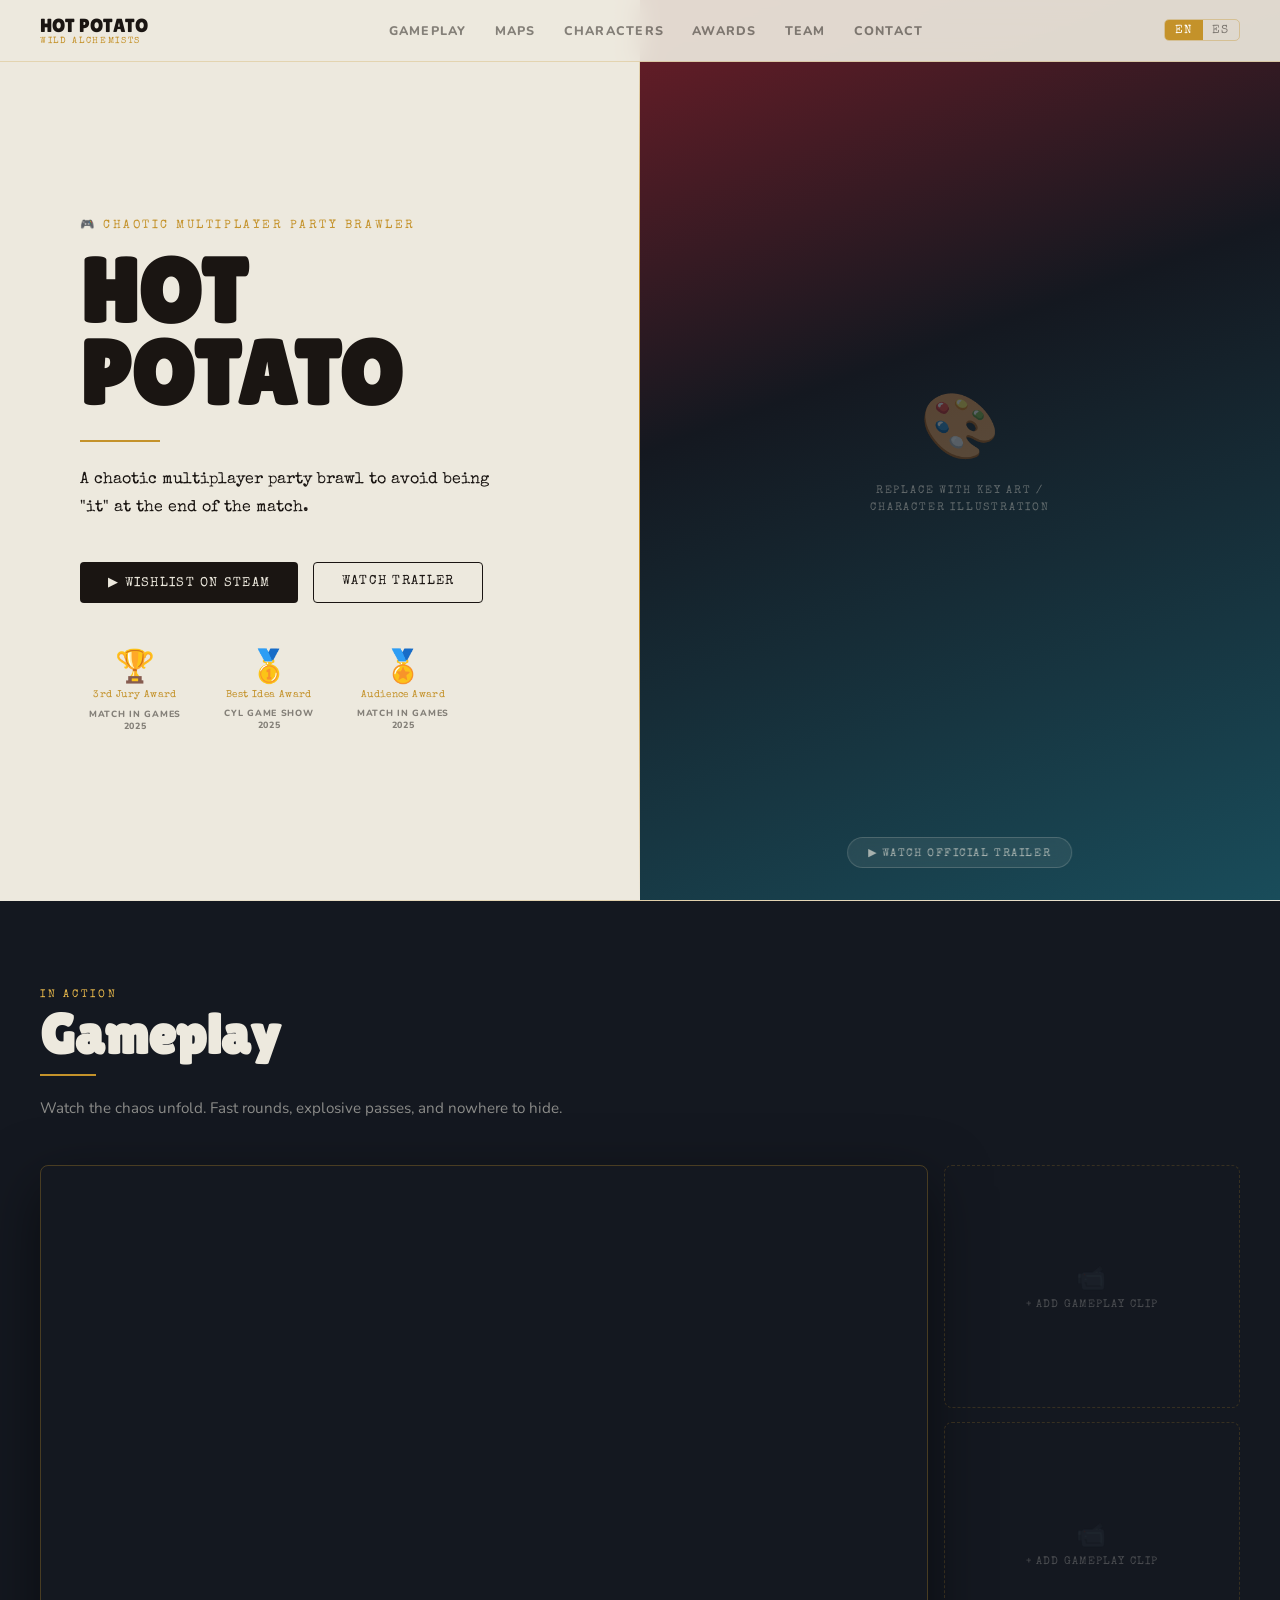
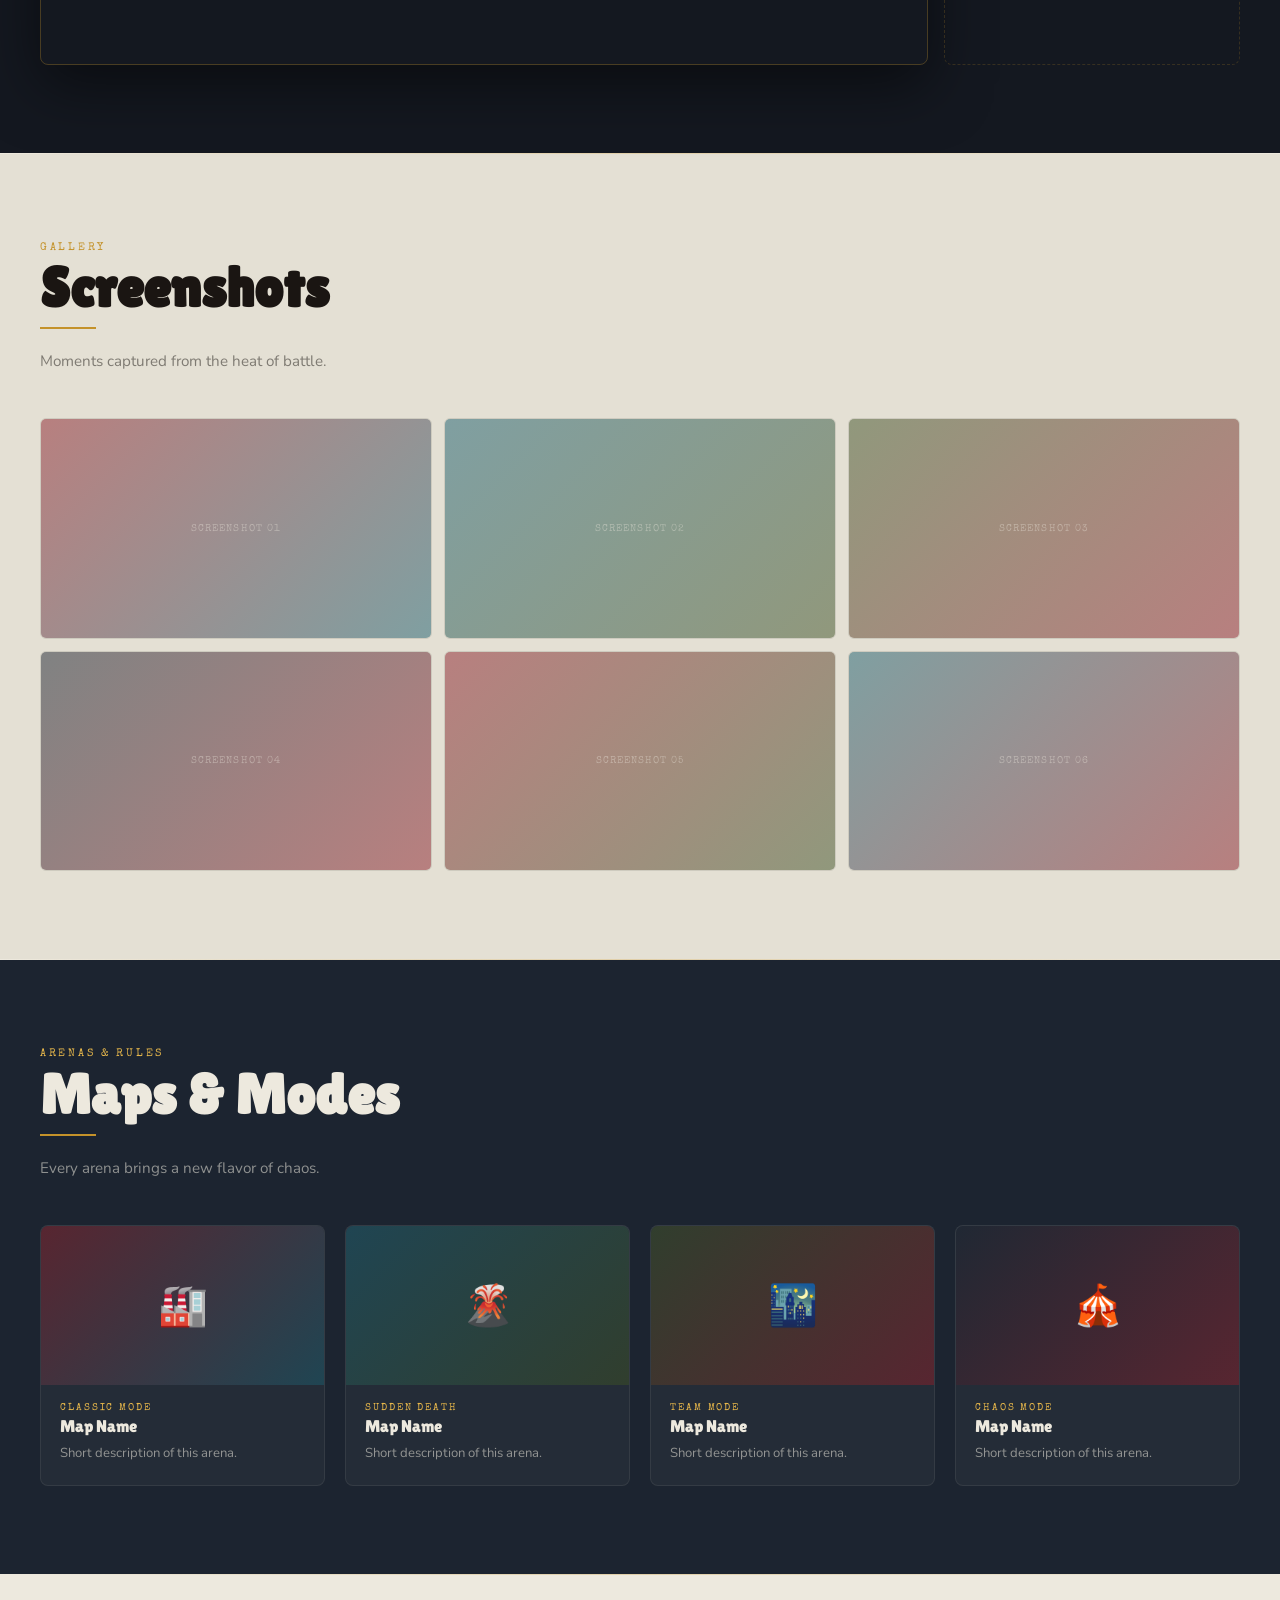
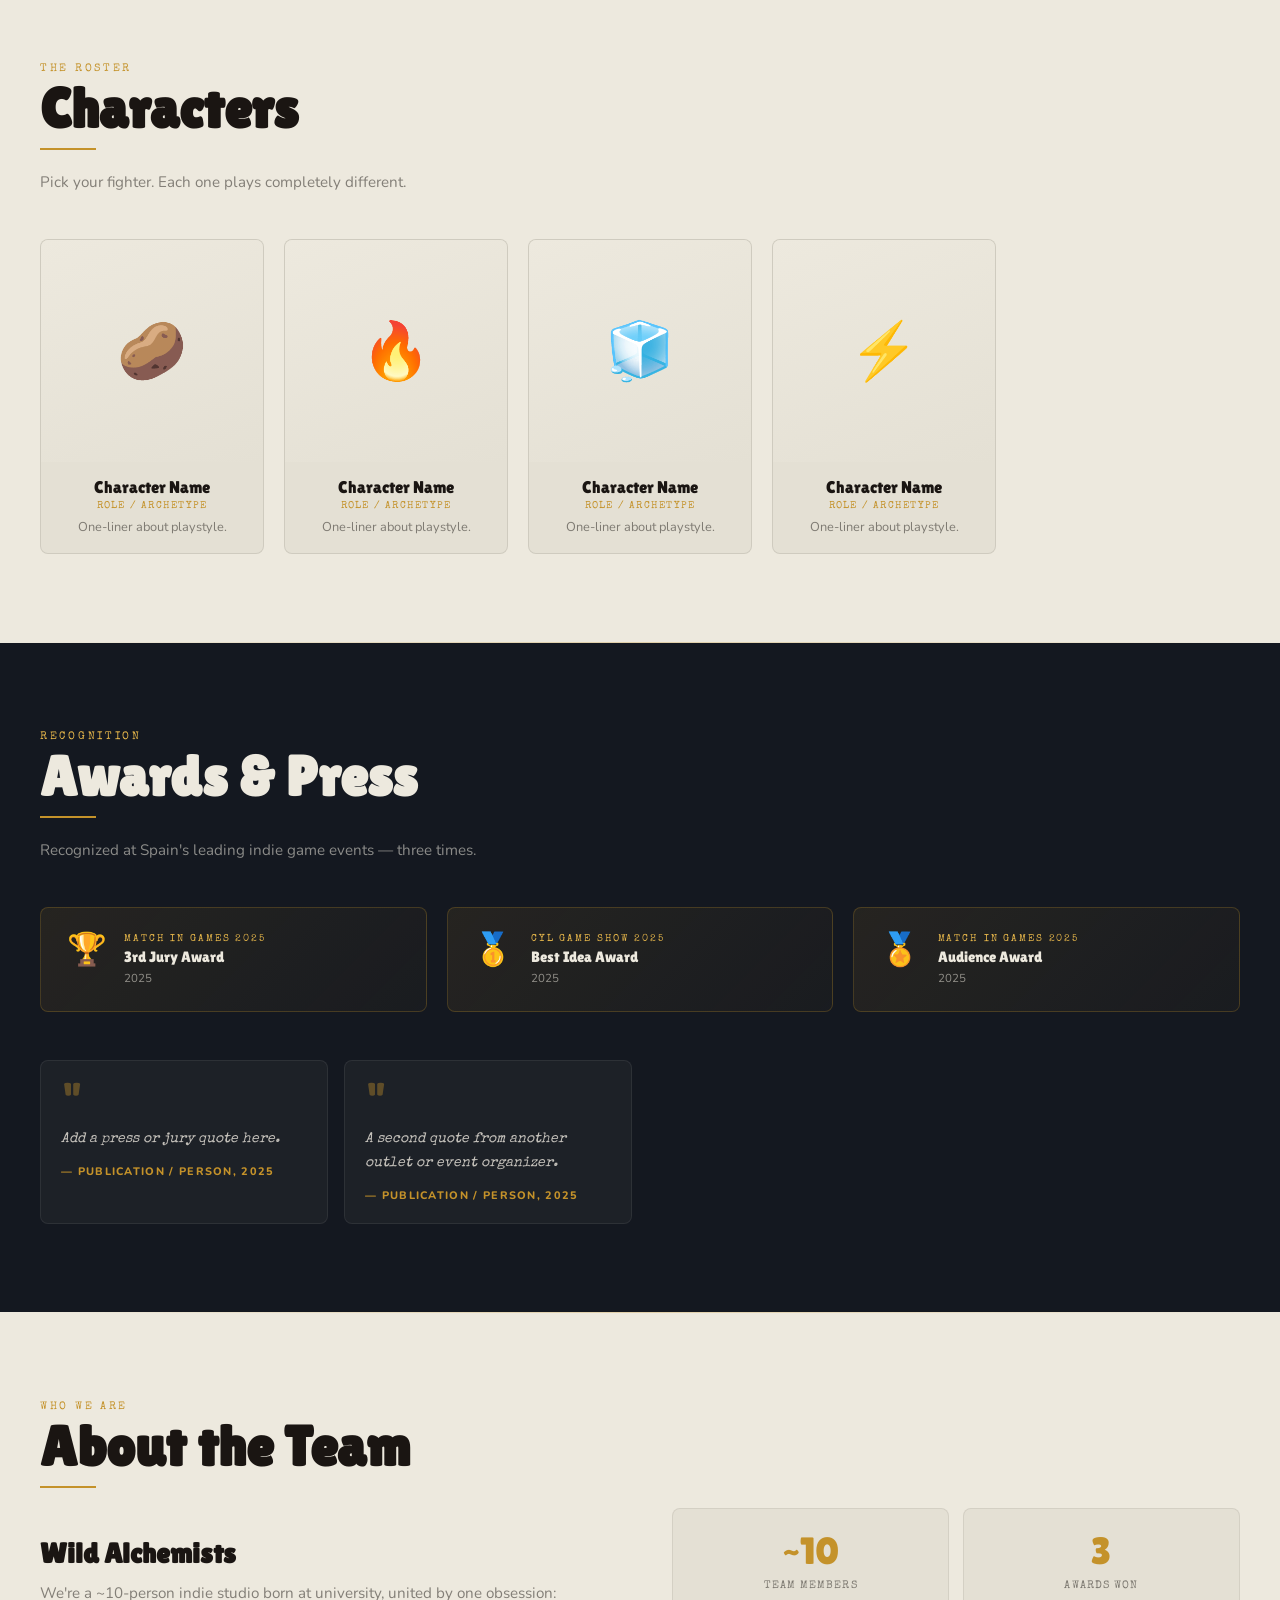
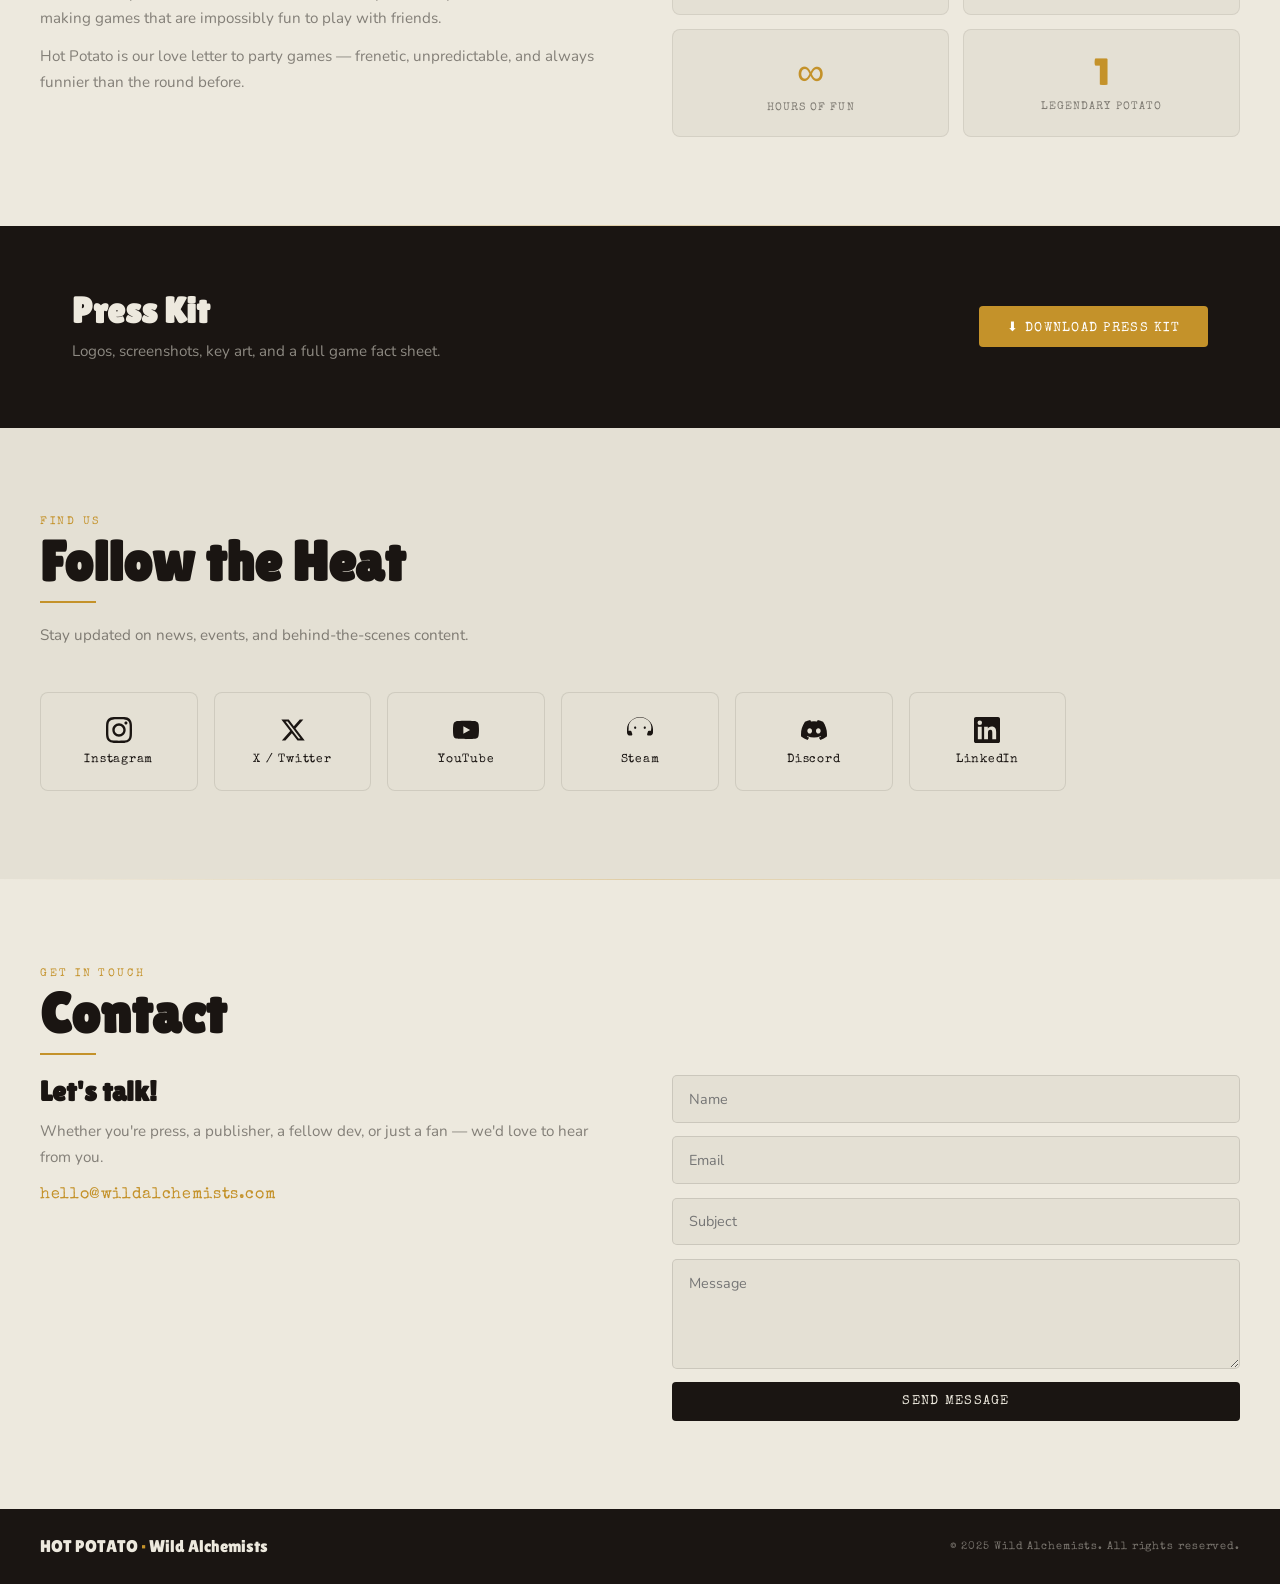
==== index.html @ efbde641 "first hot pottao website upload" ====
<!DOCTYPE html>
<html lang="en">
<head>
  <meta charset="UTF-8">
  <meta name="viewport" content="width=device-width, initial-scale=1.0">
  <title>Hot Potato — Party Brawler</title>
  <link href="https://fonts.googleapis.com/css2?family=Lilita+One&family=Special+Elite&family=Nunito:ital,wght@0,400;0,600;0,800;1,400&display=swap" rel="stylesheet">
  <style>
    :root{
      --cream:#EDE9DE;--cream2:#E4E0D4;--ink:#1A1512;
      --gold:#C4922A;--gold2:#E8B84B;
      --crimson:#8B1F2A;--teal:#1B5E6E;--olive:#3D5024;
      --dark:#141820;--dark2:#1C2430;
      --muted:rgba(26,21,18,0.5);--muted-lt:rgba(237,233,222,0.55);
    }
    *{margin:0;padding:0;box-sizing:border-box;}
    html{scroll-behavior:smooth;}
    body{background:var(--cream);color:var(--ink);font-family:'Nunito',sans-serif;overflow-x:hidden;}

    /* NAV */
    nav{position:fixed;top:0;left:0;right:0;z-index:100;display:flex;align-items:center;justify-content:space-between;padding:.9rem 2.5rem;background:rgba(237,233,222,.92);backdrop-filter:blur(12px);border-bottom:1px solid rgba(196,146,42,.25);}
    .nav-logo{text-decoration:none;}
    .nav-logo-text{font-family:'Lilita One',sans-serif;font-size:1.2rem;color:var(--ink);}
    .nav-logo-sub{font-family:'Special Elite',sans-serif;font-size:.58rem;letter-spacing:.18em;text-transform:uppercase;color:var(--gold);}
    .nav-links{display:flex;gap:1.75rem;list-style:none;}
    .nav-links a{color:var(--muted);text-decoration:none;font-size:.78rem;font-weight:800;letter-spacing:.1em;text-transform:uppercase;transition:color .2s;}
    .nav-links a:hover{color:var(--gold);}
    .lang-toggle{display:flex;border:1px solid rgba(196,146,42,.35);border-radius:5px;overflow:hidden;}
    .lang-btn{background:none;border:none;color:var(--muted);font-family:'Special Elite',sans-serif;font-size:.72rem;letter-spacing:.1em;padding:.28rem .6rem;cursor:pointer;transition:all .2s;}
    .lang-btn.active{background:var(--gold);color:white;}

    /* HERO */
    #hero{min-height:100vh;display:grid;grid-template-columns:1fr 1fr;}
    .hero-left{display:flex;flex-direction:column;justify-content:center;padding:8rem 4rem 5rem 5rem;background:var(--cream);position:relative;}
    .hero-left::after{content:'';position:absolute;top:0;right:0;bottom:0;width:1px;background:linear-gradient(to bottom,transparent,var(--gold) 30%,var(--gold) 70%,transparent);}
    .hero-eyebrow{font-family:'Special Elite',sans-serif;font-size:.72rem;letter-spacing:.22em;text-transform:uppercase;color:var(--gold);margin-bottom:1.25rem;animation:fadeUp .5s ease both;}
    .hero-title-wrap{position:relative;display:inline-block;margin-bottom:1.5rem;}
    .hero-title{font-family:'Lilita One',sans-serif;font-size:clamp(3.5rem,7vw,6.5rem);line-height:.92;color:var(--ink);animation:fadeUp .6s .1s ease both;cursor:default;user-select:none;}
    #title-click-hint{font-family:'Special Elite',sans-serif;font-size:.58rem;letter-spacing:.14em;text-transform:uppercase;color:rgba(196,146,42,0);position:absolute;bottom:-1.5rem;left:0;transition:color .3s;white-space:nowrap;}
    .hero-title.pulse{animation:titlePulse .2s ease;}
    @keyframes titlePulse{0%{transform:scale(1);}50%{transform:scale(1.03);}100%{transform:scale(1);}}
    .gold-bar{width:5rem;height:2px;background:var(--gold);margin-bottom:1.5rem;animation:fadeUp .6s .15s ease both;}
    .hero-tagline{font-family:'Special Elite',sans-serif;font-size:clamp(.88rem,1.3vw,1rem);line-height:1.75;color:var(--ink);max-width:420px;margin-bottom:2.5rem;animation:fadeUp .6s .2s ease both;}
    .hero-ctas{display:flex;gap:.9rem;flex-wrap:wrap;animation:fadeUp .6s .3s ease both;}
    .hero-awards{display:flex;gap:1.5rem;flex-wrap:wrap;margin-top:3rem;animation:fadeUp .6s .4s ease both;}
    .award-laurel{display:flex;flex-direction:column;align-items:center;text-align:center;gap:.35rem;max-width:110px;}
    .laurel-icon{font-size:2rem;line-height:1;}
    .laurel-text{font-family:'Special Elite',sans-serif;font-size:.6rem;line-height:1.35;letter-spacing:.04em;color:var(--gold);}
    .laurel-event{font-size:.56rem;color:var(--muted);font-weight:800;text-transform:uppercase;letter-spacing:.08em;}
    .hero-right{position:relative;overflow:hidden;background:var(--dark);min-height:50vh;background-size:cover;background-position:center;}
    .hero-art-bg{position:absolute;inset:0;background:linear-gradient(160deg,var(--crimson) 0%,var(--dark) 40%,var(--teal) 100%);opacity:.75;transition:opacity .4s;}
    .hero-right.has-image .hero-art-bg{opacity:.12;}
    .hero-art-label{position:absolute;inset:0;display:flex;flex-direction:column;align-items:center;justify-content:center;gap:.75rem;transition:opacity .3s;}
    .hero-right.has-image .hero-art-label{opacity:0;pointer-events:none;}
    .hero-art-emoji{font-size:4rem;opacity:.3;}
    .hero-art-note{font-family:'Special Elite',sans-serif;font-size:.7rem;letter-spacing:.16em;text-transform:uppercase;color:rgba(237,233,222,.35);text-align:center;max-width:220px;line-height:1.5;}
    .trailer-pill{position:absolute;bottom:2rem;left:50%;transform:translateX(-50%);background:rgba(237,233,222,.08);border:1px solid rgba(237,233,222,.18);backdrop-filter:blur(8px);border-radius:100px;padding:.5rem 1.25rem;font-family:'Special Elite',sans-serif;font-size:.7rem;letter-spacing:.14em;text-transform:uppercase;color:rgba(237,233,222,.65);text-decoration:none;white-space:nowrap;transition:border-color .2s,color .2s;}
    .trailer-pill:hover{border-color:var(--gold);color:var(--gold2);}

    /* BUTTONS */
    .btn-primary{background:var(--ink);color:var(--cream);border:none;padding:.8rem 1.75rem;font-family:'Special Elite',sans-serif;font-size:.8rem;letter-spacing:.1em;text-transform:uppercase;border-radius:4px;cursor:pointer;text-decoration:none;display:inline-block;transition:transform .15s,box-shadow .15s;}
    .btn-primary:hover{transform:translateY(-2px);box-shadow:0 6px 20px rgba(26,21,18,.25);}
    .btn-gold{background:var(--gold);color:white;border:none;padding:.8rem 1.75rem;font-family:'Special Elite',sans-serif;font-size:.8rem;letter-spacing:.1em;text-transform:uppercase;border-radius:4px;cursor:pointer;text-decoration:none;display:inline-block;transition:transform .15s,box-shadow .15s;}
    .btn-gold:hover{transform:translateY(-2px);box-shadow:0 6px 20px rgba(196,146,42,.35);}
    .btn-outline{background:transparent;color:var(--ink);border:1.5px solid var(--ink);padding:.8rem 1.75rem;font-family:'Special Elite',sans-serif;font-size:.8rem;letter-spacing:.1em;text-transform:uppercase;border-radius:4px;cursor:pointer;text-decoration:none;display:inline-block;transition:all .2s;}
    .btn-outline:hover{background:var(--ink);color:var(--cream);}

    /* SECTIONS */
    .sec-cream{background:var(--cream);color:var(--ink);}
    .sec-cream2{background:var(--cream2);color:var(--ink);}
    .sec-dark{background:var(--dark);color:var(--cream);}
    .sec-dark2{background:var(--dark2);color:var(--cream);}
    .sec-ink{background:var(--ink);color:var(--cream);}
    .sec{padding:5.5rem 2rem;}
    .sec-inner{max-width:1200px;margin:0 auto;}
    .sec-label{font-family:'Special Elite',sans-serif;font-size:.68rem;letter-spacing:.25em;text-transform:uppercase;color:var(--gold);margin-bottom:.4rem;}
    .sec-label-lt{color:var(--gold2);}
    .sec-title{font-family:'Lilita One',sans-serif;font-size:clamp(2rem,4.5vw,3.5rem);line-height:1;margin-bottom:.75rem;}
    .sec-bar{width:3.5rem;height:2px;background:var(--gold);margin-bottom:1.25rem;}
    .sec-sub{color:var(--muted);max-width:540px;line-height:1.65;margin-bottom:2.75rem;font-size:.95rem;}
    .sec-sub-lt{color:var(--muted-lt);}
    .divider-gold{border:none;height:1px;background:linear-gradient(to right,transparent,var(--gold),transparent);opacity:.3;}

    /* VIDEOS */
    .trailer-full{width:100%;aspect-ratio:16/9;border-radius:8px;overflow:hidden;border:1px solid rgba(196,146,42,.3);box-shadow:0 20px 60px rgba(0,0,0,.5);}
    .trailer-full iframe{width:100%;height:100%;border:none;display:block;}
    .videos-layout{display:grid;grid-template-columns:3fr 1fr;gap:1rem;}
    .video-slot{aspect-ratio:16/9;border-radius:8px;border:1px dashed rgba(196,146,42,.2);display:flex;flex-direction:column;align-items:center;justify-content:center;gap:.5rem;color:rgba(237,233,222,.25);font-family:'Special Elite',sans-serif;font-size:.7rem;letter-spacing:.1em;text-transform:uppercase;cursor:pointer;transition:border-color .2s,color .2s;position:relative;overflow:hidden;background-size:cover;background-position:center;}
    .video-slot:hover{border-color:rgba(196,146,42,.4);}
    .vs-label{display:flex;flex-direction:column;align-items:center;gap:.4rem;transition:opacity .2s;}
    .video-slot.has-image .vs-label{opacity:0;}
    .video-slot-icon{font-size:1.5rem;opacity:.4;}

    /* SCREENSHOTS */
    .shots-grid{display:grid;grid-template-columns:repeat(3,1fr);gap:.75rem;}
    .shot{aspect-ratio:16/9;border-radius:6px;overflow:hidden;border:1px solid rgba(26,21,18,.1);position:relative;cursor:pointer;transition:transform .2s,border-color .2s;display:flex;align-items:center;justify-content:center;background-size:cover;background-position:center;}
    .shot:hover{transform:scale(1.02);border-color:var(--gold);}
    .shot-bg{position:absolute;inset:0;}
    .shot-label{position:relative;z-index:1;font-family:'Special Elite',sans-serif;font-size:.65rem;letter-spacing:.1em;text-transform:uppercase;color:rgba(237,233,222,.4);transition:opacity .2s;}
    .shot.has-image .shot-bg,.shot.has-image .shot-label{opacity:0;}
    .s1{background:linear-gradient(135deg,#8B1F2A,#1B5E6E);opacity:.5;}
    .s2{background:linear-gradient(135deg,#1B5E6E,#3D5024);opacity:.5;}
    .s3{background:linear-gradient(135deg,#3D5024,#8B1F2A);opacity:.5;}
    .s4{background:linear-gradient(135deg,#1C2430,#8B1F2A);opacity:.5;}
    .s5{background:linear-gradient(135deg,#8B1F2A,#3D5024);opacity:.5;}
    .s6{background:linear-gradient(135deg,#1B5E6E,#8B1F2A);opacity:.5;}

    /* MAPS */
    .maps-grid{display:grid;grid-template-columns:repeat(auto-fill,minmax(250px,1fr));gap:1.25rem;}
    .map-card{background:rgba(237,233,222,.04);border:1px solid rgba(237,233,222,.08);border-radius:8px;overflow:hidden;transition:transform .2s,border-color .2s;position:relative;}
    .map-card:hover{transform:translateY(-4px);border-color:rgba(196,146,42,.35);}
    .map-thumb{aspect-ratio:16/9;display:flex;align-items:center;justify-content:center;position:relative;background-size:cover;background-position:center;}
    .map-thumb-bg{position:absolute;inset:0;}
    .map-emoji{position:relative;z-index:1;font-size:2.5rem;transition:opacity .2s;}
    .map-thumb.has-image .map-thumb-bg,.map-thumb.has-image .map-emoji{opacity:0;}
    .map-info{padding:1.1rem 1.2rem 1.3rem;}
    .map-mode{font-family:'Special Elite',sans-serif;font-size:.65rem;letter-spacing:.18em;text-transform:uppercase;color:var(--gold2);margin-bottom:.3rem;}
    .map-name{font-family:'Lilita One',sans-serif;font-size:1.05rem;color:var(--cream);margin-bottom:.5rem;}
    .map-desc{font-size:.82rem;color:var(--muted-lt);line-height:1.5;}

    /* CHARACTERS */
    .chars-grid{display:grid;grid-template-columns:repeat(auto-fill,minmax(190px,1fr));gap:1.25rem;}
    .char-card{background:var(--cream2);border:1px solid rgba(26,21,18,.1);border-radius:8px;overflow:hidden;text-align:center;transition:transform .2s,border-color .2s;position:relative;}
    .char-card:hover{transform:translateY(-4px);border-color:var(--gold);}
    .char-art{aspect-ratio:1;display:flex;align-items:center;justify-content:center;position:relative;background-size:cover;background-position:center;}
    .char-art-bg{position:absolute;inset:0;}
    .char-emoji{position:relative;z-index:1;font-size:3.5rem;transition:opacity .2s;}
    .char-art.has-image .char-art-bg,.char-art.has-image .char-emoji{opacity:0;}
    .char-info{padding:1rem;}
    .char-name{font-family:'Lilita One',sans-serif;font-size:1.05rem;color:var(--ink);margin-bottom:.2rem;}
    .char-role{font-family:'Special Elite',sans-serif;font-size:.65rem;letter-spacing:.12em;text-transform:uppercase;color:var(--gold);margin-bottom:.5rem;}
    .char-desc{font-size:.8rem;color:var(--muted);line-height:1.4;}

    /* AWARDS */
    .awards-row{display:flex;gap:1.25rem;flex-wrap:wrap;margin-bottom:3rem;}
    .award-card{flex:1;min-width:200px;background:linear-gradient(135deg,rgba(196,146,42,.1),rgba(196,146,42,.03));border:1px solid rgba(196,146,42,.25);border-radius:8px;padding:1.6rem;display:flex;gap:1.1rem;align-items:flex-start;position:relative;}
    .award-trophy{font-size:2rem;line-height:1;flex-shrink:0;}
    .award-event{font-family:'Special Elite',sans-serif;font-size:.65rem;letter-spacing:.18em;text-transform:uppercase;color:var(--gold2);margin-bottom:.3rem;}
    .award-name{font-family:'Lilita One',sans-serif;font-size:.95rem;color:var(--cream);line-height:1.2;margin-bottom:.2rem;}
    .award-year{font-size:.72rem;color:var(--muted-lt);}

    /* QUOTES */
    .quotes-grid{display:grid;grid-template-columns:repeat(auto-fill,minmax(280px,1fr));gap:1rem;}
    .quote-card{background:rgba(237,233,222,.04);border:1px solid rgba(237,233,222,.08);border-radius:8px;padding:1.25rem;position:relative;}
    .q-mark{font-family:'Lilita One',sans-serif;font-size:3rem;color:var(--gold);line-height:.8;margin-bottom:.5rem;opacity:.4;}
    .q-text{font-family:'Special Elite',sans-serif;font-size:.88rem;line-height:1.7;color:rgba(237,233,222,.8);margin-bottom:.75rem;font-style:italic;}
    .q-source{font-size:.68rem;font-weight:800;letter-spacing:.12em;text-transform:uppercase;color:var(--gold);}

    /* TEAM */
    .team-layout{display:grid;grid-template-columns:1fr 1fr;gap:4rem;align-items:center;}
    .team-text h3{font-family:'Lilita One',sans-serif;font-size:1.75rem;margin-bottom:.75rem;}
    .team-text p{color:var(--muted);line-height:1.7;margin-bottom:.75rem;font-size:.95rem;}
    .stats-grid{display:grid;grid-template-columns:1fr 1fr;gap:.85rem;}
    .stat-box{background:var(--cream2);border:1px solid rgba(26,21,18,.08);border-radius:8px;padding:1.25rem;text-align:center;}
    .stat-num{font-family:'Lilita One',sans-serif;font-size:2.4rem;color:var(--gold);display:block;}
    .stat-label{font-family:'Special Elite',sans-serif;font-size:.68rem;letter-spacing:.1em;text-transform:uppercase;color:var(--muted);}

    /* RRSS */
    .rrss-grid{display:grid;grid-template-columns:repeat(auto-fill,minmax(148px,1fr));gap:1rem;}
    .rrss-link{display:flex;flex-direction:column;align-items:center;gap:.6rem;padding:1.5rem 1rem;background:var(--cream2);border:1px solid rgba(26,21,18,.1);border-radius:8px;text-decoration:none;color:var(--ink);font-family:'Special Elite',sans-serif;font-size:.78rem;letter-spacing:.06em;transition:transform .2s,border-color .2s,color .2s;position:relative;}
    .rrss-link:hover{transform:translateY(-3px);border-color:var(--gold);color:var(--gold);}
    .rrss-icon{width:26px;height:26px;}

    /* PRESS KIT */
    .pk-inner{max-width:1200px;margin:0 auto;padding:4rem 2rem;display:flex;align-items:center;justify-content:space-between;gap:2rem;flex-wrap:wrap;}
    .pk-text h3{font-family:'Lilita One',sans-serif;font-size:2.25rem;margin-bottom:.5rem;}
    .pk-text p{color:var(--muted-lt);max-width:440px;line-height:1.65;font-size:.95rem;}

    /* CONTACT */
    .contact-layout{display:grid;grid-template-columns:1fr 1fr;gap:4rem;}
    .contact-info h3{font-family:'Lilita One',sans-serif;font-size:1.75rem;margin-bottom:.75rem;}
    .contact-info p{color:var(--muted);line-height:1.7;margin-bottom:1rem;font-size:.95rem;}
    .contact-email{color:var(--gold);font-family:'Special Elite',sans-serif;font-size:1rem;text-decoration:none;display:block;margin-top:.5rem;letter-spacing:.04em;}
    .contact-email:hover{text-decoration:underline;}
    .contact-form{display:flex;flex-direction:column;gap:.85rem;}
    .contact-form input,.contact-form textarea{background:var(--cream2);border:1px solid rgba(26,21,18,.12);border-radius:5px;padding:.8rem 1rem;color:var(--ink);font-family:'Nunito',sans-serif;font-size:.9rem;outline:none;transition:border-color .2s;width:100%;}
    .contact-form input:focus,.contact-form textarea:focus{border-color:var(--gold);}
    .contact-form textarea{resize:vertical;min-height:110px;}

    /* FOOTER */
    footer{background:var(--ink);color:rgba(237,233,222,.45);padding:1.75rem 2.5rem;display:flex;align-items:center;justify-content:space-between;flex-wrap:wrap;gap:1rem;}
    .footer-logo{font-family:'Lilita One',sans-serif;font-size:1.05rem;color:var(--cream);}
    .footer-gold{color:var(--gold);}
    .footer-copy{font-family:'Special Elite',sans-serif;font-size:.7rem;letter-spacing:.08em;}

    @keyframes fadeUp{from{opacity:0;transform:translateY(20px);}to{opacity:1;transform:translateY(0);}}

    /* ═══════════════════════════════
       EDIT MODE SYSTEM
    ═══════════════════════════════ */

    /* Edit bar */
    #edit-bar{display:none;position:fixed;bottom:0;left:0;right:0;z-index:500;background:var(--ink);border-top:2px solid var(--gold);padding:.75rem 2rem;align-items:center;justify-content:space-between;flex-wrap:wrap;gap:.75rem;}
    .edit-bar-left{display:flex;align-items:center;gap:1rem;}
    .edit-badge{font-family:'Special Elite',sans-serif;font-size:.7rem;letter-spacing:.2em;text-transform:uppercase;color:var(--gold);border:1px solid var(--gold);padding:.25rem .75rem;border-radius:4px;}
    .edit-hint{font-family:'Special Elite',sans-serif;font-size:.65rem;letter-spacing:.06em;color:rgba(237,233,222,.4);}
    .edit-bar-right{display:flex;gap:.6rem;flex-wrap:wrap;}
    .edit-btn{font-family:'Special Elite',sans-serif;font-size:.7rem;letter-spacing:.1em;text-transform:uppercase;padding:.4rem 1rem;border-radius:4px;cursor:pointer;border:none;transition:all .2s;}
    .edit-btn-save{background:var(--gold);color:white;}
    .edit-btn-save:hover{background:var(--gold2);}
    .edit-btn-exit{background:rgba(237,233,222,.08);color:rgba(237,233,222,.7);border:1px solid rgba(237,233,222,.15);}
    .edit-btn-exit:hover{background:rgba(237,233,222,.15);color:var(--cream);}
    .edit-btn-clear{background:rgba(139,31,42,.2);color:#ff9999;border:1px solid rgba(139,31,42,.4);}
    .edit-btn-clear:hover{background:rgba(139,31,42,.4);}

    /* Toast */
    #edit-toast{position:fixed;top:5.5rem;left:50%;transform:translateX(-50%);z-index:600;background:var(--ink);border:1px solid var(--gold);color:var(--gold);font-family:'Special Elite',sans-serif;font-size:.72rem;letter-spacing:.12em;text-transform:uppercase;padding:.5rem 1.25rem;border-radius:4px;opacity:0;transition:opacity .3s;pointer-events:none;white-space:nowrap;}

    /* Image overlay */
    .img-overlay{position:absolute;inset:0;display:flex;flex-direction:column;align-items:center;justify-content:center;gap:.4rem;background:rgba(196,146,42,.1);border:2px dashed rgba(196,146,42,.35);border-radius:6px;opacity:0;transition:opacity .2s;pointer-events:none;font-family:'Special Elite',sans-serif;font-size:.65rem;letter-spacing:.1em;text-transform:uppercase;color:var(--gold);z-index:10;}
    .img-overlay-icon{font-size:1.5rem;}
    body.edit-mode [data-ikey]:hover .img-overlay{opacity:1;}

    /* Edit mode — text */
    body.edit-mode [data-ekey]{outline:1.5px dashed rgba(196,146,42,.3);border-radius:2px;cursor:text;transition:outline .15s,background .15s;}
    body.edit-mode [data-ekey]:hover{outline:1.5px dashed var(--gold);background:rgba(196,146,42,.07);}
    body.edit-mode [data-ekey][contenteditable="true"]{outline:2px solid var(--gold);background:rgba(196,146,42,.12);border-radius:2px;}

    /* Edit mode — image zones */
    body.edit-mode [data-ikey]{cursor:pointer;}

    /* Edit mode — links */
    body.edit-mode [data-ukey]{outline:1.5px dashed rgba(196,146,42,.3);border-radius:3px;}
    body.edit-mode [data-ukey]:hover{outline:1.5px dashed var(--gold);}
    body.edit-mode [data-ukey]::after{content:' ✎';color:var(--gold);font-size:.7em;}

    /* DELETE button on cards */
    .del-btn{display:none;position:absolute;top:.5rem;right:.5rem;width:24px;height:24px;background:rgba(139,31,42,.85);border:1px solid rgba(255,100,100,.3);border-radius:50%;color:#ffaaaa;font-size:12px;font-weight:bold;cursor:pointer;z-index:30;align-items:center;justify-content:center;line-height:1;padding:0;transition:transform .15s,background .15s;}
    body.edit-mode .del-btn{display:flex;}
    .del-btn:hover{background:var(--crimson);transform:scale(1.15);}

    /* ADD button — adapts to section bg */
    .add-btn{display:none;border:2px dashed rgba(196,146,42,.25);border-radius:8px;background:transparent;cursor:pointer;align-items:center;justify-content:center;flex-direction:column;gap:.5rem;color:rgba(196,146,42,.45);font-family:'Special Elite',sans-serif;font-size:.7rem;letter-spacing:.1em;text-transform:uppercase;transition:all .2s;padding:1.25rem;}
    body.edit-mode .add-btn{display:flex;}
    .add-btn:hover{border-color:var(--gold);color:var(--gold);background:rgba(196,146,42,.06);}
    .add-plus{font-family:'Lilita One',sans-serif;font-size:1.75rem;line-height:1;}

    /* Specific add-btn sizing per context */
    .shots-grid .add-btn{aspect-ratio:16/9;}
    .maps-grid .add-btn{min-height:240px;}
    .chars-grid .add-btn{min-height:240px;}
    .awards-row .add-btn{flex:0 0 auto;min-width:180px;min-height:100px;}
    .quotes-grid .add-btn{min-height:160px;}
    .rrss-grid .add-btn{min-height:110px;}

    @media(max-width:900px){
      #hero{grid-template-columns:1fr;}
      .hero-right{min-height:55vw;}
      .hero-left{padding:7rem 2rem 3rem;}
      .nav-links{display:none;}
      .team-layout{grid-template-columns:1fr;}
      .contact-layout{grid-template-columns:1fr;}
      .videos-layout{grid-template-columns:1fr;}
    }
    @media(max-width:600px){
      .shots-grid{grid-template-columns:repeat(2,1fr);}
      nav{padding:.9rem 1.25rem;}
      .pk-inner{flex-direction:column;}
    }
  </style>
</head>
<body>

<div id="edit-bar">
  <div class="edit-bar-left">
    <div class="edit-badge">✏ Edit Mode</div>
    <div class="edit-hint">Text: click to edit · Images: click area to upload · Links: click to set URL · Cards: ✕ to delete · + to add new</div>
  </div>
  <div class="edit-bar-right">
    <button class="edit-btn edit-btn-clear" onclick="clearAll()">Reset all</button>
    <button class="edit-btn edit-btn-save" onclick="saveAll()">Save</button>
    <button class="edit-btn edit-btn-exit" onclick="deactivateEdit()">Exit</button>
  </div>
</div>
<div id="edit-toast"></div>

<nav>
  <a href="#hero" class="nav-logo">
    <div class="nav-logo-text">HOT POTATO</div>
    <div class="nav-logo-sub">Wild Alchemists</div>
  </a>
  <ul class="nav-links">
    <li><a href="#gameplay" data-en="Gameplay" data-es="Gameplay">Gameplay</a></li>
    <li><a href="#maps" data-en="Maps" data-es="Mapas">Maps</a></li>
    <li><a href="#characters" data-en="Characters" data-es="Personajes">Characters</a></li>
    <li><a href="#awards" data-en="Awards" data-es="Premios">Awards</a></li>
    <li><a href="#team" data-en="Team" data-es="Equipo">Team</a></li>
    <li><a href="#contact" data-en="Contact" data-es="Contacto">Contact</a></li>
  </ul>
  <div class="lang-toggle">
    <button class="lang-btn active" onclick="setLang('en')">EN</button>
    <button class="lang-btn" onclick="setLang('es')">ES</button>
  </div>
</nav>

<!-- HERO -->
<section id="hero">
  <div class="hero-left">
    <div class="hero-eyebrow" data-ekey="hero-eyebrow" data-en="🎮 Chaotic Multiplayer Party Brawler" data-es="🎮 Party Brawler Multijugador Caótico">🎮 Chaotic Multiplayer Party Brawler</div>
    <div class="hero-title-wrap">
      <h1 class="hero-title" id="secret-title">HOT<br>POTATO</h1>
      <div id="title-click-hint"></div>
    </div>
    <div class="gold-bar"></div>
    <p class="hero-tagline" data-ekey="hero-tagline" data-en='A chaotic multiplayer party brawl to avoid being "it" at the end of the match.' data-es='Un party brawler multijugador caótico donde debes evitar ser el último en sostener la patata.'>A chaotic multiplayer party brawl to avoid being "it" at the end of the match.</p>
    <div class="hero-ctas">
      <a href="https://store.steampowered.com" class="btn-primary" data-en="▶ Wishlist on Steam" data-es="▶ Añadir a Steam" data-ukey="url-steam-wishlist">▶ Wishlist on Steam</a>
      <a href="#gameplay" class="btn-outline" data-en="Watch Trailer" data-es="Ver Tráiler">Watch Trailer</a>
    </div>
    <div class="hero-awards">
      <div class="award-laurel"><div class="laurel-icon">🏆</div><div class="laurel-text" data-ekey="laurel-1" data-en="3rd Jury Award" data-es="3er Premio del Jurado">3rd Jury Award</div><div class="laurel-event">Match in Games 2025</div></div>
      <div class="award-laurel"><div class="laurel-icon">🥇</div><div class="laurel-text" data-ekey="laurel-2" data-en="Best Idea Award" data-es="Premio Mejor Idea">Best Idea Award</div><div class="laurel-event">CYL Game Show 2025</div></div>
      <div class="award-laurel"><div class="laurel-icon">🏅</div><div class="laurel-text" data-ekey="laurel-3" data-en="Audience Award" data-es="Premio del Público">Audience Award</div><div class="laurel-event">Match in Games 2025</div></div>
    </div>
  </div>
  <div class="hero-right" id="hero-art" data-ikey="hero-art">
    <div class="hero-art-bg"></div>
    <div class="hero-art-label"><span class="hero-art-emoji">🎨</span><span class="hero-art-note">Replace with key art / character illustration</span></div>
    <a href="#gameplay" class="trailer-pill" data-en="▶ Watch Official Trailer" data-es="▶ Ver Tráiler Oficial">▶ Watch Official Trailer</a>
    <div class="img-overlay"><span class="img-overlay-icon">📷</span><span>Upload key art</span></div>
  </div>
</section>

<hr class="divider-gold">

<!-- GAMEPLAY -->
<div class="sec sec-dark" id="gameplay">
  <div class="sec-inner">
    <div class="sec-label sec-label-lt" data-ekey="gameplay-label" data-en="In Action" data-es="En Acción">In Action</div>
    <h2 class="sec-title">Gameplay</h2>
    <div class="sec-bar"></div>
    <p class="sec-sub sec-sub-lt" data-ekey="gameplay-sub" data-en="Watch the chaos unfold. Fast rounds, explosive passes, and nowhere to hide." data-es="Observa el caos en acción. Partidas rápidas, pases explosivos y sin escapatoria.">Watch the chaos unfold. Fast rounds, explosive passes, and nowhere to hide.</p>
    <div class="videos-layout">
      <div class="trailer-full"><iframe src="https://www.youtube.com/embed/PpLcHtBJhDs?rel=0&modestbranding=1" allowfullscreen loading="lazy" title="Hot Potato Trailer"></iframe></div>
      <div style="display:flex;flex-direction:column;gap:.9rem;height:100%;">
        <div class="video-slot" style="flex:1;" data-ikey="gameplay-clip-1" data-item-id="gameplay-clip-1">
          <button class="del-btn" onclick="event.stopPropagation();deleteItem('gameplay-clip-1')">✕</button>
          <div class="vs-label"><span class="video-slot-icon">📹</span><span data-en="+ Add gameplay clip" data-es="+ Añadir vídeo">+ Add gameplay clip</span></div>
          <div class="img-overlay"><span class="img-overlay-icon">📷</span><span>Upload thumbnail</span></div>
        </div>
        <div class="video-slot" style="flex:1;" data-ikey="gameplay-clip-2" data-item-id="gameplay-clip-2">
          <button class="del-btn" onclick="event.stopPropagation();deleteItem('gameplay-clip-2')">✕</button>
          <div class="vs-label"><span class="video-slot-icon">📹</span><span data-en="+ Add gameplay clip" data-es="+ Añadir vídeo">+ Add gameplay clip</span></div>
          <div class="img-overlay"><span class="img-overlay-icon">📷</span><span>Upload thumbnail</span></div>
        </div>
      </div>
    </div>
  </div>
</div>

<hr class="divider-gold">

<!-- SCREENSHOTS -->
<div class="sec sec-cream2" id="screenshots">
  <div class="sec-inner">
    <div class="sec-label" data-en="Gallery" data-es="Galería">Gallery</div>
    <h2 class="sec-title" data-en="Screenshots" data-es="Capturas">Screenshots</h2>
    <div class="sec-bar"></div>
    <p class="sec-sub" data-ekey="shots-sub" data-en="Moments captured from the heat of battle." data-es="Momentos capturados en el fragor de la batalla.">Moments captured from the heat of battle.</p>
    <div class="shots-grid" id="shots-grid">
      <div class="shot" data-ikey="shot-1" data-item-id="shot-1"><button class="del-btn" onclick="event.stopPropagation();deleteItem('shot-1')">✕</button><div class="shot-bg s1"></div><span class="shot-label">Screenshot 01</span><div class="img-overlay"><span class="img-overlay-icon">📷</span><span>Upload</span></div></div>
      <div class="shot" data-ikey="shot-2" data-item-id="shot-2"><button class="del-btn" onclick="event.stopPropagation();deleteItem('shot-2')">✕</button><div class="shot-bg s2"></div><span class="shot-label">Screenshot 02</span><div class="img-overlay"><span class="img-overlay-icon">📷</span><span>Upload</span></div></div>
      <div class="shot" data-ikey="shot-3" data-item-id="shot-3"><button class="del-btn" onclick="event.stopPropagation();deleteItem('shot-3')">✕</button><div class="shot-bg s3"></div><span class="shot-label">Screenshot 03</span><div class="img-overlay"><span class="img-overlay-icon">📷</span><span>Upload</span></div></div>
      <div class="shot" data-ikey="shot-4" data-item-id="shot-4"><button class="del-btn" onclick="event.stopPropagation();deleteItem('shot-4')">✕</button><div class="shot-bg s4"></div><span class="shot-label">Screenshot 04</span><div class="img-overlay"><span class="img-overlay-icon">📷</span><span>Upload</span></div></div>
      <div class="shot" data-ikey="shot-5" data-item-id="shot-5"><button class="del-btn" onclick="event.stopPropagation();deleteItem('shot-5')">✕</button><div class="shot-bg s5"></div><span class="shot-label">Screenshot 05</span><div class="img-overlay"><span class="img-overlay-icon">📷</span><span>Upload</span></div></div>
      <div class="shot" data-ikey="shot-6" data-item-id="shot-6"><button class="del-btn" onclick="event.stopPropagation();deleteItem('shot-6')">✕</button><div class="shot-bg s6"></div><span class="shot-label">Screenshot 06</span><div class="img-overlay"><span class="img-overlay-icon">📷</span><span>Upload</span></div></div>
      <button class="add-btn" id="add-btn-shot" onclick="addItem('shot')"><span class="add-plus">+</span><span>Add screenshot</span></button>
    </div>
  </div>
</div>

<hr class="divider-gold">

<!-- MAPS & MODES -->
<div class="sec sec-dark2" id="maps">
  <div class="sec-inner">
    <div class="sec-label sec-label-lt" data-en="Arenas & Rules" data-es="Arenas y Reglas">Arenas & Rules</div>
    <h2 class="sec-title" data-en="Maps & Modes" data-es="Mapas y Modos">Maps & Modes</h2>
    <div class="sec-bar"></div>
    <p class="sec-sub sec-sub-lt" data-ekey="maps-sub" data-en="Every arena brings a new flavor of chaos." data-es="Cada arena trae un nuevo sabor de caos.">Every arena brings a new flavor of chaos.</p>
    <div class="maps-grid" id="maps-grid">
      <div class="map-card" data-item-id="map-1"><button class="del-btn" onclick="event.stopPropagation();deleteItem('map-1')">✕</button><div class="map-thumb" data-ikey="map-1-thumb"><div class="map-thumb-bg" style="background:linear-gradient(135deg,#8B1F2A,#1B5E6E);opacity:.5;"></div><span class="map-emoji">🏭</span><div class="img-overlay"><span class="img-overlay-icon">📷</span><span>Upload</span></div></div><div class="map-info"><div class="map-mode" data-ekey="map-1-mode" data-en="Classic Mode" data-es="Modo Clásico">Classic Mode</div><div class="map-name" data-ekey="map-1-name" data-en="Map Name" data-es="Nombre del Mapa">Map Name</div><p class="map-desc" data-ekey="map-1-desc" data-en="Short description of this arena." data-es="Descripción corta de esta arena.">Short description of this arena.</p></div></div>
      <div class="map-card" data-item-id="map-2"><button class="del-btn" onclick="event.stopPropagation();deleteItem('map-2')">✕</button><div class="map-thumb" data-ikey="map-2-thumb"><div class="map-thumb-bg" style="background:linear-gradient(135deg,#1B5E6E,#3D5024);opacity:.5;"></div><span class="map-emoji">🌋</span><div class="img-overlay"><span class="img-overlay-icon">📷</span><span>Upload</span></div></div><div class="map-info"><div class="map-mode" data-ekey="map-2-mode" data-en="Sudden Death" data-es="Muerte Súbita">Sudden Death</div><div class="map-name" data-ekey="map-2-name" data-en="Map Name" data-es="Nombre del Mapa">Map Name</div><p class="map-desc" data-ekey="map-2-desc" data-en="Short description of this arena." data-es="Descripción corta de esta arena.">Short description of this arena.</p></div></div>
      <div class="map-card" data-item-id="map-3"><button class="del-btn" onclick="event.stopPropagation();deleteItem('map-3')">✕</button><div class="map-thumb" data-ikey="map-3-thumb"><div class="map-thumb-bg" style="background:linear-gradient(135deg,#3D5024,#8B1F2A);opacity:.5;"></div><span class="map-emoji">🌃</span><div class="img-overlay"><span class="img-overlay-icon">📷</span><span>Upload</span></div></div><div class="map-info"><div class="map-mode" data-ekey="map-3-mode" data-en="Team Mode" data-es="Modo Equipo">Team Mode</div><div class="map-name" data-ekey="map-3-name" data-en="Map Name" data-es="Nombre del Mapa">Map Name</div><p class="map-desc" data-ekey="map-3-desc" data-en="Short description of this arena." data-es="Descripción corta de esta arena.">Short description of this arena.</p></div></div>
      <div class="map-card" data-item-id="map-4"><button class="del-btn" onclick="event.stopPropagation();deleteItem('map-4')">✕</button><div class="map-thumb" data-ikey="map-4-thumb"><div class="map-thumb-bg" style="background:linear-gradient(135deg,#1C2430,#8B1F2A);opacity:.5;"></div><span class="map-emoji">🎪</span><div class="img-overlay"><span class="img-overlay-icon">📷</span><span>Upload</span></div></div><div class="map-info"><div class="map-mode" data-ekey="map-4-mode" data-en="Chaos Mode" data-es="Modo Caos">Chaos Mode</div><div class="map-name" data-ekey="map-4-name" data-en="Map Name" data-es="Nombre del Mapa">Map Name</div><p class="map-desc" data-ekey="map-4-desc" data-en="Short description of this arena." data-es="Descripción corta de esta arena.">Short description of this arena.</p></div></div>
      <button class="add-btn" id="add-btn-map" onclick="addItem('map')"><span class="add-plus">+</span><span>Add map</span></button>
    </div>
  </div>
</div>

<hr class="divider-gold">

<!-- CHARACTERS -->
<div class="sec sec-cream" id="characters">
  <div class="sec-inner">
    <div class="sec-label" data-en="The Roster" data-es="El Plantel">The Roster</div>
    <h2 class="sec-title" data-en="Characters" data-es="Personajes">Characters</h2>
    <div class="sec-bar"></div>
    <p class="sec-sub" data-ekey="chars-sub" data-en="Pick your fighter. Each one plays completely different." data-es="Elige tu luchador. Cada uno juega de forma completamente distinta.">Pick your fighter. Each one plays completely different.</p>
    <div class="chars-grid" id="chars-grid">
      <div class="char-card" data-item-id="char-1"><button class="del-btn" onclick="event.stopPropagation();deleteItem('char-1')">✕</button><div class="char-art" data-ikey="char-1-art"><div class="char-art-bg" style="background:linear-gradient(160deg,#EDE9DE,#E4E0D4);"></div><span class="char-emoji">🥔</span><div class="img-overlay"><span class="img-overlay-icon">📷</span><span>Upload art</span></div></div><div class="char-info"><div class="char-name" data-ekey="char-1-name" data-en="Character Name" data-es="Nombre">Character Name</div><div class="char-role" data-ekey="char-1-role" data-en="Role / Archetype" data-es="Rol / Arquetipo">Role / Archetype</div><p class="char-desc" data-ekey="char-1-desc" data-en="One-liner about playstyle." data-es="Una frase sobre su estilo de juego.">One-liner about playstyle.</p></div></div>
      <div class="char-card" data-item-id="char-2"><button class="del-btn" onclick="event.stopPropagation();deleteItem('char-2')">✕</button><div class="char-art" data-ikey="char-2-art"><div class="char-art-bg" style="background:linear-gradient(160deg,#EDE9DE,#E4E0D4);"></div><span class="char-emoji">🔥</span><div class="img-overlay"><span class="img-overlay-icon">📷</span><span>Upload art</span></div></div><div class="char-info"><div class="char-name" data-ekey="char-2-name" data-en="Character Name" data-es="Nombre">Character Name</div><div class="char-role" data-ekey="char-2-role" data-en="Role / Archetype" data-es="Rol / Arquetipo">Role / Archetype</div><p class="char-desc" data-ekey="char-2-desc" data-en="One-liner about playstyle." data-es="Una frase sobre su estilo de juego.">One-liner about playstyle.</p></div></div>
      <div class="char-card" data-item-id="char-3"><button class="del-btn" onclick="event.stopPropagation();deleteItem('char-3')">✕</button><div class="char-art" data-ikey="char-3-art"><div class="char-art-bg" style="background:linear-gradient(160deg,#EDE9DE,#E4E0D4);"></div><span class="char-emoji">🧊</span><div class="img-overlay"><span class="img-overlay-icon">📷</span><span>Upload art</span></div></div><div class="char-info"><div class="char-name" data-ekey="char-3-name" data-en="Character Name" data-es="Nombre">Character Name</div><div class="char-role" data-ekey="char-3-role" data-en="Role / Archetype" data-es="Rol / Arquetipo">Role / Archetype</div><p class="char-desc" data-ekey="char-3-desc" data-en="One-liner about playstyle." data-es="Una frase sobre su estilo de juego.">One-liner about playstyle.</p></div></div>
      <div class="char-card" data-item-id="char-4"><button class="del-btn" onclick="event.stopPropagation();deleteItem('char-4')">✕</button><div class="char-art" data-ikey="char-4-art"><div class="char-art-bg" style="background:linear-gradient(160deg,#EDE9DE,#E4E0D4);"></div><span class="char-emoji">⚡</span><div class="img-overlay"><span class="img-overlay-icon">📷</span><span>Upload art</span></div></div><div class="char-info"><div class="char-name" data-ekey="char-4-name" data-en="Character Name" data-es="Nombre">Character Name</div><div class="char-role" data-ekey="char-4-role" data-en="Role / Archetype" data-es="Rol / Arquetipo">Role / Archetype</div><p class="char-desc" data-ekey="char-4-desc" data-en="One-liner about playstyle." data-es="Una frase sobre su estilo de juego.">One-liner about playstyle.</p></div></div>
      <button class="add-btn" id="add-btn-char" onclick="addItem('char')"><span class="add-plus">+</span><span>Add character</span></button>
    </div>
  </div>
</div>

<hr class="divider-gold">

<!-- AWARDS & PRESS -->
<div class="sec sec-dark" id="awards">
  <div class="sec-inner">
    <div class="sec-label sec-label-lt" data-en="Recognition" data-es="Reconocimientos">Recognition</div>
    <h2 class="sec-title" data-en="Awards & Press" data-es="Premios y Prensa">Awards & Press</h2>
    <div class="sec-bar"></div>
    <p class="sec-sub sec-sub-lt" data-ekey="awards-sub" data-en="Recognized at Spain's leading indie game events — three times." data-es="Reconocido en los principales eventos indie de España — tres veces.">Recognized at Spain's leading indie game events — three times.</p>
    <div class="awards-row" id="awards-row">
      <div class="award-card" data-item-id="award-1"><button class="del-btn" onclick="event.stopPropagation();deleteItem('award-1')">✕</button><div class="award-trophy">🏆</div><div><div class="award-event" data-ekey="award-1-event">Match in Games 2025</div><div class="award-name" data-ekey="award-1-name" data-en="3rd Jury Award" data-es="3er Premio del Jurado">3rd Jury Award</div><div class="award-year" data-ekey="award-1-year">2025</div></div></div>
      <div class="award-card" data-item-id="award-2"><button class="del-btn" onclick="event.stopPropagation();deleteItem('award-2')">✕</button><div class="award-trophy">🥇</div><div><div class="award-event" data-ekey="award-2-event">CYL Game Show 2025</div><div class="award-name" data-ekey="award-2-name" data-en="Best Idea Award" data-es="Premio a la Mejor Idea">Best Idea Award</div><div class="award-year" data-ekey="award-2-year">2025</div></div></div>
      <div class="award-card" data-item-id="award-3"><button class="del-btn" onclick="event.stopPropagation();deleteItem('award-3')">✕</button><div class="award-trophy">🏅</div><div><div class="award-event" data-ekey="award-3-event">Match in Games 2025</div><div class="award-name" data-ekey="award-3-name" data-en="Audience Award" data-es="Premio del Público">Audience Award</div><div class="award-year" data-ekey="award-3-year">2025</div></div></div>
      <button class="add-btn" id="add-btn-award" onclick="addItem('award')"><span class="add-plus">+</span><span>Add award</span></button>
    </div>
    <div class="quotes-grid" id="quotes-grid">
      <div class="quote-card" data-item-id="quote-1"><button class="del-btn" onclick="event.stopPropagation();deleteItem('quote-1')">✕</button><div class="q-mark">"</div><p class="q-text" data-ekey="quote-1-text">Add a press or jury quote here.</p><div class="q-source" data-ekey="quote-1-source">— Publication / Person, 2025</div></div>
      <div class="quote-card" data-item-id="quote-2"><button class="del-btn" onclick="event.stopPropagation();deleteItem('quote-2')">✕</button><div class="q-mark">"</div><p class="q-text" data-ekey="quote-2-text">A second quote from another outlet or event organizer.</p><div class="q-source" data-ekey="quote-2-source">— Publication / Person, 2025</div></div>
      <button class="add-btn" id="add-btn-quote" onclick="addItem('quote')"><span class="add-plus">+</span><span>Add quote</span></button>
    </div>
  </div>
</div>

<hr class="divider-gold">

<!-- TEAM -->
<div class="sec sec-cream" id="team">
  <div class="sec-inner">
    <div class="sec-label" data-en="Who We Are" data-es="Quiénes Somos">Who We Are</div>
    <h2 class="sec-title" data-en="About the Team" data-es="Sobre el Equipo">About the Team</h2>
    <div class="sec-bar"></div>
    <div class="team-layout">
      <div class="team-text">
        <h3>Wild Alchemists</h3>
        <p data-ekey="team-p1" data-en="We're a ~10-person indie studio born at university, united by one obsession: making games that are impossibly fun to play with friends." data-es="Somos un estudio indie de ~10 personas nacido en la universidad, unidos por una obsesión: hacer juegos imposiblemente divertidos para jugar con amigos.">We're a ~10-person indie studio born at university, united by one obsession: making games that are impossibly fun to play with friends.</p>
        <p data-ekey="team-p2" data-en="Hot Potato is our love letter to party games — frenetic, unpredictable, and always funnier than the round before." data-es="Hot Potato es nuestra carta de amor a los party games: frenético, impredecible y siempre más divertido que la partida anterior.">Hot Potato is our love letter to party games — frenetic, unpredictable, and always funnier than the round before.</p>
      </div>
      <div class="stats-grid">
        <div class="stat-box"><span class="stat-num" data-ekey="stat-1-num">~10</span><span class="stat-label" data-ekey="stat-1-lbl" data-en="Team members" data-es="Miembros">Team members</span></div>
        <div class="stat-box"><span class="stat-num" data-ekey="stat-2-num">3</span><span class="stat-label" data-ekey="stat-2-lbl" data-en="Awards won" data-es="Premios">Awards won</span></div>
        <div class="stat-box"><span class="stat-num" data-ekey="stat-3-num">∞</span><span class="stat-label" data-ekey="stat-3-lbl" data-en="Hours of fun" data-es="Horas de diversión">Hours of fun</span></div>
        <div class="stat-box"><span class="stat-num" data-ekey="stat-4-num">1</span><span class="stat-label" data-ekey="stat-4-lbl" data-en="Legendary potato" data-es="Patata legendaria">Legendary potato</span></div>
      </div>
    </div>
  </div>
</div>

<hr class="divider-gold">

<!-- PRESS KIT -->
<div class="sec-ink" id="presskit">
  <div class="pk-inner">
    <div class="pk-text">
      <h3 data-ekey="pk-title">Press Kit</h3>
      <p data-ekey="pk-desc" data-en="Logos, screenshots, key art, and a full game fact sheet — everything you need to cover Hot Potato." data-es="Logos, capturas, arte clave y ficha del juego — todo lo que necesitas para cubrir Hot Potato.">Logos, screenshots, key art, and a full game fact sheet.</p>
    </div>
    <a href="#" class="btn-gold" data-en="⬇ Download Press Kit" data-es="⬇ Descargar Press Kit" data-ukey="url-presskit">⬇ Download Press Kit</a>
  </div>
</div>

<!-- RRSS -->
<div class="sec sec-cream2" id="rrss">
  <div class="sec-inner">
    <div class="sec-label" data-en="Find Us" data-es="Encuéntranos">Find Us</div>
    <h2 class="sec-title" data-en="Follow the Heat" data-es="Sigue el Calor">Follow the Heat</h2>
    <div class="sec-bar"></div>
    <p class="sec-sub" data-ekey="rrss-sub" data-en="Stay updated on news, events, and behind-the-scenes content." data-es="Mantente al día con noticias, eventos y contenido detrás de cámaras.">Stay updated on news, events, and behind-the-scenes content.</p>
    <div class="rrss-grid" id="rrss-grid">
      <a href="https://instagram.com" class="rrss-link" target="_blank" data-ukey="url-instagram" data-item-id="rrss-instagram"><button class="del-btn" onclick="event.stopPropagation();deleteItem('rrss-instagram')">✕</button><svg class="rrss-icon" viewBox="0 0 24 24" fill="currentColor"><path d="M12 2.163c3.204 0 3.584.012 4.85.07 3.252.148 4.771 1.691 4.919 4.919.058 1.265.069 1.645.069 4.849 0 3.205-.012 3.584-.069 4.849-.149 3.225-1.664 4.771-4.919 4.919-1.266.058-1.644.07-4.85.07-3.204 0-3.584-.012-4.849-.07-3.26-.149-4.771-1.699-4.919-4.92-.058-1.265-.07-1.644-.07-4.849 0-3.204.013-3.583.07-4.849.149-3.227 1.664-4.771 4.919-4.919 1.266-.057 1.645-.069 4.849-.069zm0-2.163c-3.259 0-3.667.014-4.947.072-4.358.2-6.78 2.618-6.98 6.98-.059 1.281-.073 1.689-.073 4.948 0 3.259.014 3.668.072 4.948.2 4.358 2.618 6.78 6.98 6.98 1.281.058 1.689.072 4.948.072 3.259 0 3.668-.014 4.948-.072 4.354-.2 6.782-2.618 6.979-6.98.059-1.28.073-1.689.073-4.948 0-3.259-.014-3.667-.072-4.947-.196-4.354-2.617-6.78-6.979-6.98-1.281-.059-1.69-.073-4.949-.073zm0 5.838c-3.403 0-6.162 2.759-6.162 6.162s2.759 6.163 6.162 6.163 6.162-2.759 6.162-6.163c0-3.403-2.759-6.162-6.162-6.162zm0 10.162c-2.209 0-4-1.79-4-4 0-2.209 1.791-4 4-4s4 1.791 4 4c0 2.21-1.791 4-4 4zm6.406-11.845c-.796 0-1.441.645-1.441 1.44s.645 1.44 1.441 1.44c.795 0 1.439-.645 1.439-1.44s-.644-1.44-1.439-1.44z"/></svg>Instagram</a>
      <a href="https://x.com" class="rrss-link" target="_blank" data-ukey="url-twitter" data-item-id="rrss-twitter"><button class="del-btn" onclick="event.stopPropagation();deleteItem('rrss-twitter')">✕</button><svg class="rrss-icon" viewBox="0 0 24 24" fill="currentColor"><path d="M18.244 2.25h3.308l-7.227 8.26 8.502 11.24H16.17l-5.214-6.817L4.99 21.75H1.68l7.73-8.835L1.254 2.25H8.08l4.713 6.231zm-1.161 17.52h1.833L7.084 4.126H5.117z"/></svg>X / Twitter</a>
      <a href="https://youtube.com" class="rrss-link" target="_blank" data-ukey="url-youtube" data-item-id="rrss-youtube"><button class="del-btn" onclick="event.stopPropagation();deleteItem('rrss-youtube')">✕</button><svg class="rrss-icon" viewBox="0 0 24 24" fill="currentColor"><path d="M23.498 6.186a3.016 3.016 0 0 0-2.122-2.136C19.505 3.545 12 3.545 12 3.545s-7.505 0-9.377.505A3.017 3.017 0 0 0 .502 6.186C0 8.07 0 12 0 12s0 3.93.502 5.814a3.016 3.016 0 0 0 2.122 2.136c1.871.505 9.376.505 9.376.505s7.505 0 9.377-.505a3.015 3.015 0 0 0 2.122-2.136C24 15.93 24 12 24 12s0-3.93-.502-5.814zM9.545 15.568V8.432L15.818 12l-6.273 3.568z"/></svg>YouTube</a>
      <a href="https://store.steampowered.com" class="rrss-link" target="_blank" data-ukey="url-steam" data-item-id="rrss-steam"><button class="del-btn" onclick="event.stopPropagation();deleteItem('rrss-steam')">✕</button><svg class="rrss-icon" viewBox="0 0 24 24" fill="currentColor"><path d="M11.979 0C5.678 0 0 5.26 0 11.026v3.178c0 1.625 1.248 2.924 2.71 2.924h1.026c.406 0 .776-.196 1.006-.526.173-.25.226-.567.146-.86L4.118 13.3c-.114-.425-.478-.719-.919-.719H1.863c-.198 0-.374.076-.517.199C1.614 11.494 1.5 10.282 1.5 9.218c0-4.86 4.69-8.82 10.479-8.82 5.789 0 10.479 3.96 10.479 8.82 0 1.065-.115 2.276-.347 3.562a1.36 1.36 0 0 0-.517-.199h-1.336c-.441 0-.805.294-.919.719l-.77 2.442c-.08.293-.027.61.146.86.23.33.6.526 1.006.526h1.026C22.752 17.128 24 15.829 24 14.204v-3.178C24 5.26 18.28 0 11.979 0zM7.54 10.965c-.56 0-1.014-.498-1.014-1.113 0-.614.454-1.113 1.014-1.113.56 0 1.014.499 1.014 1.113 0 .615-.454 1.113-1.014 1.113zm8.878 0c-.56 0-1.014-.498-1.014-1.113 0-.614.454-1.113 1.014-1.113.56 0 1.014.499 1.014 1.113 0 .615-.454 1.113-1.014 1.113z"/></svg>Steam</a>
      <a href="https://discord.com" class="rrss-link" target="_blank" data-ukey="url-discord" data-item-id="rrss-discord"><button class="del-btn" onclick="event.stopPropagation();deleteItem('rrss-discord')">✕</button><svg class="rrss-icon" viewBox="0 0 24 24" fill="currentColor"><path d="M20.317 4.37a19.791 19.791 0 0 0-4.885-1.515.074.074 0 0 0-.079.037c-.21.375-.444.864-.608 1.25a18.27 18.27 0 0 0-5.487 0 12.64 12.64 0 0 0-.617-1.25.077.077 0 0 0-.079-.037A19.736 19.736 0 0 0 3.677 4.37a.07.07 0 0 0-.032.027C.533 9.046-.32 13.58.099 18.057c.001.022.015.043.03.056a19.9 19.9 0 0 0 5.993 3.03.078.078 0 0 0 .084-.028 14.09 14.09 0 0 0 1.226-1.994.076.076 0 0 0-.041-.106 13.107 13.107 0 0 1-1.872-.892.077.077 0 0 1-.008-.128 10.2 10.2 0 0 0 .372-.292.074.074 0 0 1 .077-.01c3.928 1.793 8.18 1.793 12.062 0a.074.074 0 0 1 .078.01c.12.098.246.198.373.292a.077.077 0 0 1-.006.127 12.299 12.299 0 0 1-1.873.892.077.077 0 0 0-.041.107c.36.698.772 1.362 1.225 1.993a.076.076 0 0 0 .084.028 19.839 19.839 0 0 0 6.002-3.03.077.077 0 0 0 .032-.054c.5-5.177-.838-9.674-3.549-13.66a.061.061 0 0 0-.031-.03zM8.02 15.33c-1.183 0-2.157-1.085-2.157-2.419 0-1.333.956-2.419 2.157-2.419 1.21 0 2.176 1.096 2.157 2.42 0 1.333-.956 2.418-2.157 2.418zm7.975 0c-1.183 0-2.157-1.085-2.157-2.419 0-1.333.955-2.419 2.157-2.419 1.21 0 2.176 1.096 2.157 2.42 0 1.333-.946 2.418-2.157 2.418z"/></svg>Discord</a>
      <a href="https://linkedin.com" class="rrss-link" target="_blank" data-ukey="url-linkedin" data-item-id="rrss-linkedin"><button class="del-btn" onclick="event.stopPropagation();deleteItem('rrss-linkedin')">✕</button><svg class="rrss-icon" viewBox="0 0 24 24" fill="currentColor"><path d="M20.447 20.452h-3.554v-5.569c0-1.328-.027-3.037-1.852-3.037-1.853 0-2.136 1.445-2.136 2.939v5.667H9.351V9h3.414v1.561h.046c.477-.9 1.637-1.85 3.37-1.85 3.601 0 4.267 2.37 4.267 5.455v6.286zM5.337 7.433a2.062 2.062 0 0 1-2.063-2.065 2.064 2.064 0 1 1 2.063 2.065zm1.782 13.019H3.555V9h3.564v11.452zM22.225 0H1.771C.792 0 0 .774 0 1.729v20.542C0 23.227.792 24 1.771 24h20.451C23.2 24 24 23.227 24 22.271V1.729C24 .774 23.2 0 22.222 0h.003z"/></svg>LinkedIn</a>
      <button class="add-btn" id="add-btn-rrss" onclick="addItem('rrss')"><span class="add-plus">+</span><span>Add link</span></button>
    </div>
  </div>
</div>

<hr class="divider-gold">

<!-- CONTACT -->
<div class="sec sec-cream" id="contact">
  <div class="sec-inner">
    <div class="sec-label" data-en="Get in Touch" data-es="Ponte en Contacto">Get in Touch</div>
    <h2 class="sec-title" data-en="Contact" data-es="Contacto">Contact</h2>
    <div class="sec-bar"></div>
    <div class="contact-layout">
      <div class="contact-info">
        <h3 data-ekey="contact-h3" data-en="Let's talk!" data-es="¡Hablemos!">Let's talk!</h3>
        <p data-ekey="contact-p" data-en="Whether you're press, a publisher, a fellow dev, or just a fan — we'd love to hear from you." data-es="Seas prensa, publisher, desarrollador o fan — nos encantaría saber de ti.">Whether you're press, a publisher, a fellow dev, or just a fan — we'd love to hear from you.</p>
        <a href="mailto:hello@wildalchemists.com" class="contact-email" data-ekey="contact-email" data-ukey="url-email">hello@wildalchemists.com</a>
      </div>
      <form class="contact-form" onsubmit="return false;">
        <input type="text" data-en-placeholder="Name" data-es-placeholder="Nombre" placeholder="Name">
        <input type="email" placeholder="Email">
        <input type="text" data-en-placeholder="Subject (Press, Business, General…)" data-es-placeholder="Asunto" placeholder="Subject">
        <textarea data-en-placeholder="Message" data-es-placeholder="Mensaje" placeholder="Message"></textarea>
        <button type="button" class="btn-primary" data-en="Send Message" data-es="Enviar Mensaje">Send Message</button>
      </form>
    </div>
  </div>
</div>

<footer>
  <div class="footer-logo">HOT POTATO <span class="footer-gold">·</span> Wild Alchemists</div>
  <div class="footer-copy" data-en="© 2025 Wild Alchemists. All rights reserved." data-es="© 2025 Wild Alchemists. Todos los derechos reservados.">© 2025 Wild Alchemists. All rights reserved.</div>
</footer>

<script>
// ═══════════════════════ LANGUAGE ═══════════════════════
let currentLang = 'en';
function setLang(lang) {
  currentLang = lang;
  document.querySelectorAll('.lang-btn').forEach(b => b.classList.remove('active'));
  document.querySelector('.lang-btn[onclick="setLang(\''+lang+'\')"]').classList.add('active');
  document.documentElement.lang = lang;
  document.querySelectorAll('[data-en]').forEach(el => {
    if (el.getAttribute('contenteditable') === 'true') return;
    const t = el.getAttribute('data-' + lang);
    if (t) el.textContent = t;
  });
  document.querySelectorAll('[data-en-placeholder]').forEach(el => {
    const p = el.getAttribute('data-' + lang + '-placeholder');
    if (p) el.placeholder = p;
  });
}

// ═══════════════════════ SECRET UNLOCK ═══════════════════════
let clickCount = 0, clickTimer = null;
const hint = document.getElementById('title-click-hint');
const titleEl = document.getElementById('secret-title');

titleEl.addEventListener('click', () => {
  if (document.body.classList.contains('edit-mode')) return;
  clickCount++;
  titleEl.classList.remove('pulse');
  void titleEl.offsetWidth;
  titleEl.classList.add('pulse');
  const left = 6 - clickCount;
  if (left > 0) {
    hint.textContent = left === 1 ? 'one more...' : left + ' more clicks...';
    hint.style.color = 'rgba(196,146,42,' + (0.25 + clickCount * 0.13) + ')';
    clearTimeout(clickTimer);
    clickTimer = setTimeout(() => { clickCount = 0; hint.style.color = 'rgba(196,146,42,0)'; }, 3000);
  } else {
    clickCount = 0; clearTimeout(clickTimer);
    hint.style.color = 'rgba(196,146,42,0)';
    activateEdit();
  }
});

// ═══════════════════════ EDIT MODE ═══════════════════════
function activateEdit() {
  document.body.classList.add('edit-mode');
  document.getElementById('edit-bar').style.display = 'flex';
  toast('Edit mode unlocked! Text: click · Images: click area · Links: click · ✕: delete · +: add');
}
function deactivateEdit() {
  document.body.classList.remove('edit-mode');
  document.getElementById('edit-bar').style.display = 'none';
  document.querySelectorAll('[contenteditable]').forEach(el => el.removeAttribute('contenteditable'));
}
function saveAll() {
  document.querySelectorAll('[data-ekey]').forEach(el => {
    if (el.getAttribute('contenteditable') === 'true') el.blur();
    const k = el.dataset.ekey, t = el.textContent.trim();
    localStorage.setItem('hp_t_' + k + '_' + currentLang, t);
    el.setAttribute('data-' + currentLang, t);
  });
  toast('All changes saved!');
}
function clearAll() {
  if (!confirm('Reset all saved edits and reload?')) return;
  Object.keys(localStorage).filter(k => k.startsWith('hp_')).forEach(k => localStorage.removeItem(k));
  location.reload();
}

// ═══════════════════════ EVENT DELEGATION ═══════════════════════
document.addEventListener('click', function(e) {
  if (e.target.closest('.del-btn') || e.target.closest('.add-btn') || e.target.closest('#edit-bar')) return;
  if (!document.body.classList.contains('edit-mode')) return;

  // URL links first
  const urlEl = e.target.closest('[data-ukey]');
  if (urlEl && !e.target.closest('[data-ikey]')) {
    e.preventDefault(); e.stopPropagation();
    const k = urlEl.dataset.ukey;
    const nv = prompt('URL for ' + k.replace('url-','') + ':', urlEl.href || '');
    if (nv !== null && nv.trim()) {
      urlEl.href = nv.trim();
      localStorage.setItem('hp_url_' + k, nv.trim());
      toast('Link updated!');
    }
    return;
  }

  // Image areas
  const imgEl = e.target.closest('[data-ikey]');
  if (imgEl) {
    e.preventDefault(); e.stopPropagation();
    uploadImage(imgEl);
    return;
  }

  // Text
  const textEl = e.target.closest('[data-ekey]');
  if (textEl) {
    e.stopPropagation();
    if (textEl.getAttribute('contenteditable') === 'true') return;
    textEl.setAttribute('contenteditable', 'true');
    textEl.focus();
    const r = document.createRange(); r.selectNodeContents(textEl);
    const s = window.getSelection(); s.removeAllRanges(); s.addRange(r);
    textEl.addEventListener('blur', function onblur() {
      textEl.removeAttribute('contenteditable');
      const k = textEl.dataset.ekey, t = textEl.textContent.trim();
      localStorage.setItem('hp_t_' + k + '_' + currentLang, t);
      textEl.setAttribute('data-' + currentLang, t);
      textEl.removeEventListener('blur', onblur);
    });
    return;
  }
});

document.addEventListener('keydown', e => {
  const ce = document.querySelector('[contenteditable="true"]');
  if (!ce) return;
  if (e.key === 'Enter' && !e.shiftKey) { e.preventDefault(); ce.blur(); }
  if (e.key === 'Escape') ce.blur();
});

// ═══════════════════════ IMAGE UPLOAD ═══════════════════════
function applyBgImage(el, url) {
  el.style.backgroundImage = 'url(' + url + ')';
  el.style.backgroundSize = 'cover';
  el.style.backgroundPosition = 'center';
  el.classList.add('has-image');
}
function uploadImage(el) {
  const inp = document.createElement('input');
  inp.type = 'file'; inp.accept = 'image/*';
  inp.onchange = () => {
    const f = inp.files[0]; if (!f) return;
    const r = new FileReader();
    r.onload = ev => {
      const url = ev.target.result;
      applyBgImage(el, url);
      try { localStorage.setItem('hp_img_' + el.dataset.ikey, url); } catch(e) { toast('Image too large for storage — visible this session only.'); return; }
      toast('Image uploaded!');
    };
    r.readAsDataURL(f);
  };
  inp.click();
}

// ═══════════════════════ ADD ITEMS ═══════════════════════
const GRADIENTS = ['135deg,#8B1F2A,#1B5E6E','135deg,#1B5E6E,#3D5024','135deg,#3D5024,#8B1F2A','135deg,#1C2430,#8B1F2A'];
const EMOJIS_MAP = ['🗺️','🏟️','🏕️','🌆','🎯','⚔️'];
const EMOJIS_CHAR = ['🎮','🦸','💥','🌀','🎲','🦊'];

function makeShot(id) {
  return `<div class="shot" data-ikey="${id}" data-item-id="${id}">
    <button class="del-btn" onclick="event.stopPropagation();deleteItem('${id}')">✕</button>
    <div class="shot-bg" style="background:linear-gradient(${GRADIENTS[Math.floor(Math.random()*4)]});opacity:.5;"></div>
    <span class="shot-label" data-ekey="${id}-lbl">New Screenshot</span>
    <div class="img-overlay"><span class="img-overlay-icon">📷</span><span>Upload</span></div>
  </div>`;
}

function makeMap(id) {
  const g = GRADIENTS[Math.floor(Math.random()*4)];
  const em = EMOJIS_MAP[Math.floor(Math.random()*EMOJIS_MAP.length)];
  return `<div class="map-card" data-item-id="${id}">
    <button class="del-btn" onclick="event.stopPropagation();deleteItem('${id}')">✕</button>
    <div class="map-thumb" data-ikey="${id}-thumb">
      <div class="map-thumb-bg" style="background:linear-gradient(${g});opacity:.5;"></div>
      <span class="map-emoji">${em}</span>
      <div class="img-overlay"><span class="img-overlay-icon">📷</span><span>Upload</span></div>
    </div>
    <div class="map-info">
      <div class="map-mode" data-ekey="${id}-mode">Mode Name</div>
      <div class="map-name" data-ekey="${id}-name">Map Name</div>
      <p class="map-desc" data-ekey="${id}-desc">Short description of this arena and its special mechanic.</p>
    </div>
  </div>`;
}

function makeChar(id) {
  const em = EMOJIS_CHAR[Math.floor(Math.random()*EMOJIS_CHAR.length)];
  return `<div class="char-card" data-item-id="${id}">
    <button class="del-btn" onclick="event.stopPropagation();deleteItem('${id}')">✕</button>
    <div class="char-art" data-ikey="${id}-art">
      <div class="char-art-bg" style="background:linear-gradient(160deg,#EDE9DE,#E4E0D4);"></div>
      <span class="char-emoji">${em}</span>
      <div class="img-overlay"><span class="img-overlay-icon">📷</span><span>Upload art</span></div>
    </div>
    <div class="char-info">
      <div class="char-name" data-ekey="${id}-name">Character Name</div>
      <div class="char-role" data-ekey="${id}-role">Role / Archetype</div>
      <p class="char-desc" data-ekey="${id}-desc">One-liner about playstyle or personality.</p>
    </div>
  </div>`;
}

function makeAward(id) {
  return `<div class="award-card" data-item-id="${id}">
    <button class="del-btn" onclick="event.stopPropagation();deleteItem('${id}')">✕</button>
    <div class="award-trophy">🏆</div>
    <div>
      <div class="award-event" data-ekey="${id}-event">Event Name</div>
      <div class="award-name" data-ekey="${id}-name">Award Name</div>
      <div class="award-year" data-ekey="${id}-year">2025</div>
    </div>
  </div>`;
}

function makeQuote(id) {
  return `<div class="quote-card" data-item-id="${id}">
    <button class="del-btn" onclick="event.stopPropagation();deleteItem('${id}')">✕</button>
    <div class="q-mark">"</div>
    <p class="q-text" data-ekey="${id}-text">Add a press or jury quote here.</p>
    <div class="q-source" data-ekey="${id}-source">— Source, Year</div>
  </div>`;
}

function makeRRSS(id) {
  return `<a href="#" class="rrss-link" data-ukey="${id}-url" data-item-id="${id}" target="_blank">
    <button class="del-btn" onclick="event.stopPropagation();deleteItem('${id}')">✕</button>
    <svg class="rrss-icon" viewBox="0 0 24 24" fill="currentColor"><path d="M12 2C6.48 2 2 6.48 2 12s4.48 10 10 10 10-4.48 10-10S17.52 2 12 2zm-1 15v-4H7l5-8v4h4l-5 8z"/></svg>
    <span data-ekey="${id}-name">Link Name</span>
  </a>`;
}

const MAKERS = { shot: makeShot, map: makeMap, char: makeChar, award: makeAward, quote: makeQuote, rrss: makeRRSS };
const GRIDS   = { shot: 'shots-grid', map: 'maps-grid', char: 'chars-grid', award: 'awards-row', quote: 'quotes-grid', rrss: 'rrss-grid' };
const ADDBTNS = { shot: 'add-btn-shot', map: 'add-btn-map', char: 'add-btn-char', award: 'add-btn-award', quote: 'add-btn-quote', rrss: 'add-btn-rrss' };

function addItem(type) {
  const id = type + '-' + Date.now();
  const html = MAKERS[type](id);
  const tmp = document.createElement('div');
  tmp.innerHTML = html;
  const el = tmp.firstElementChild;
  const addBtn = document.getElementById(ADDBTNS[type]);
  document.getElementById(GRIDS[type]).insertBefore(el, addBtn);
  restoreItemData(el);
  const added = JSON.parse(localStorage.getItem('hp_added_' + type) || '[]');
  added.push(id);
  localStorage.setItem('hp_added_' + type, JSON.stringify(added));
  toast('Added! Click to edit · Click image area to upload.');
}

// ═══════════════════════ DELETE ═══════════════════════
function deleteItem(id) {
  if (!confirm('Delete this item?')) return;
  const el = document.querySelector('[data-item-id="' + id + '"]');
  if (el) el.remove();
  const del = JSON.parse(localStorage.getItem('hp_deleted') || '[]');
  if (!del.includes(id)) { del.push(id); localStorage.setItem('hp_deleted', JSON.stringify(del)); }
  // Remove from added lists
  Object.keys(GRIDS).forEach(type => {
    const added = JSON.parse(localStorage.getItem('hp_added_' + type) || '[]');
    const filtered = added.filter(i => i !== id);
    if (filtered.length !== added.length) localStorage.setItem('hp_added_' + type, JSON.stringify(filtered));
  });
  toast('Deleted.');
}

// ═══════════════════════ PERSIST & RESTORE ═══════════════════════
function restoreItemData(el) {
  ['en','es'].forEach(lang => {
    el.querySelectorAll('[data-ekey]').forEach(te => {
      const saved = localStorage.getItem('hp_t_' + te.dataset.ekey + '_' + lang);
      if (saved) { te.setAttribute('data-' + lang, saved); if (lang === currentLang) te.textContent = saved; }
    });
  });
  el.querySelectorAll('[data-ikey]').forEach(ie => {
    try { const s = localStorage.getItem('hp_img_' + ie.dataset.ikey); if (s) applyBgImage(ie, s); } catch(e) {}
  });
  if (el.dataset && el.dataset.ikey) {
    try { const s = localStorage.getItem('hp_img_' + el.dataset.ikey); if (s) applyBgImage(el, s); } catch(e) {}
  }
  el.querySelectorAll('[data-ukey]').forEach(ue => {
    const s = localStorage.getItem('hp_url_' + ue.dataset.ukey);
    if (s) ue.href = s;
  });
}

function loadAll() {
  // Text
  ['en','es'].forEach(lang => {
    document.querySelectorAll('[data-ekey]').forEach(el => {
      const s = localStorage.getItem('hp_t_' + el.dataset.ekey + '_' + lang);
      if (s) { el.setAttribute('data-' + lang, s); if (lang === currentLang) el.textContent = s; }
    });
  });
  // Images
  document.querySelectorAll('[data-ikey]').forEach(el => {
    try { const s = localStorage.getItem('hp_img_' + el.dataset.ikey); if (s) applyBgImage(el, s); } catch(e) {}
  });
  // URLs
  document.querySelectorAll('[data-ukey]').forEach(el => {
    const s = localStorage.getItem('hp_url_' + el.dataset.ukey); if (s) el.href = s;
  });
  // Deletions
  const del = JSON.parse(localStorage.getItem('hp_deleted') || '[]');
  del.forEach(id => { const el = document.querySelector('[data-item-id="' + id + '"]'); if (el) el.remove(); });
  // Additions
  Object.keys(GRIDS).forEach(type => {
    const added = JSON.parse(localStorage.getItem('hp_added_' + type) || '[]');
    const addBtn = document.getElementById(ADDBTNS[type]);
    const grid = document.getElementById(GRIDS[type]);
    added.forEach(id => {
      if (document.querySelector('[data-item-id="' + id + '"]')) return; // already exists
      const html = MAKERS[type](id);
      const tmp = document.createElement('div'); tmp.innerHTML = html;
      const el = tmp.firstElementChild;
      grid.insertBefore(el, addBtn);
      restoreItemData(el);
    });
  });
}

// ═══════════════════════ TOAST ═══════════════════════
let toastT = null;
function toast(msg) {
  const t = document.getElementById('edit-toast');
  t.textContent = msg; t.style.opacity = '1';
  clearTimeout(toastT);
  toastT = setTimeout(() => { t.style.opacity = '0'; }, 3500);
}

// ═══════════════════════ INIT ═══════════════════════
loadAll();
</script>
</body>
</html>
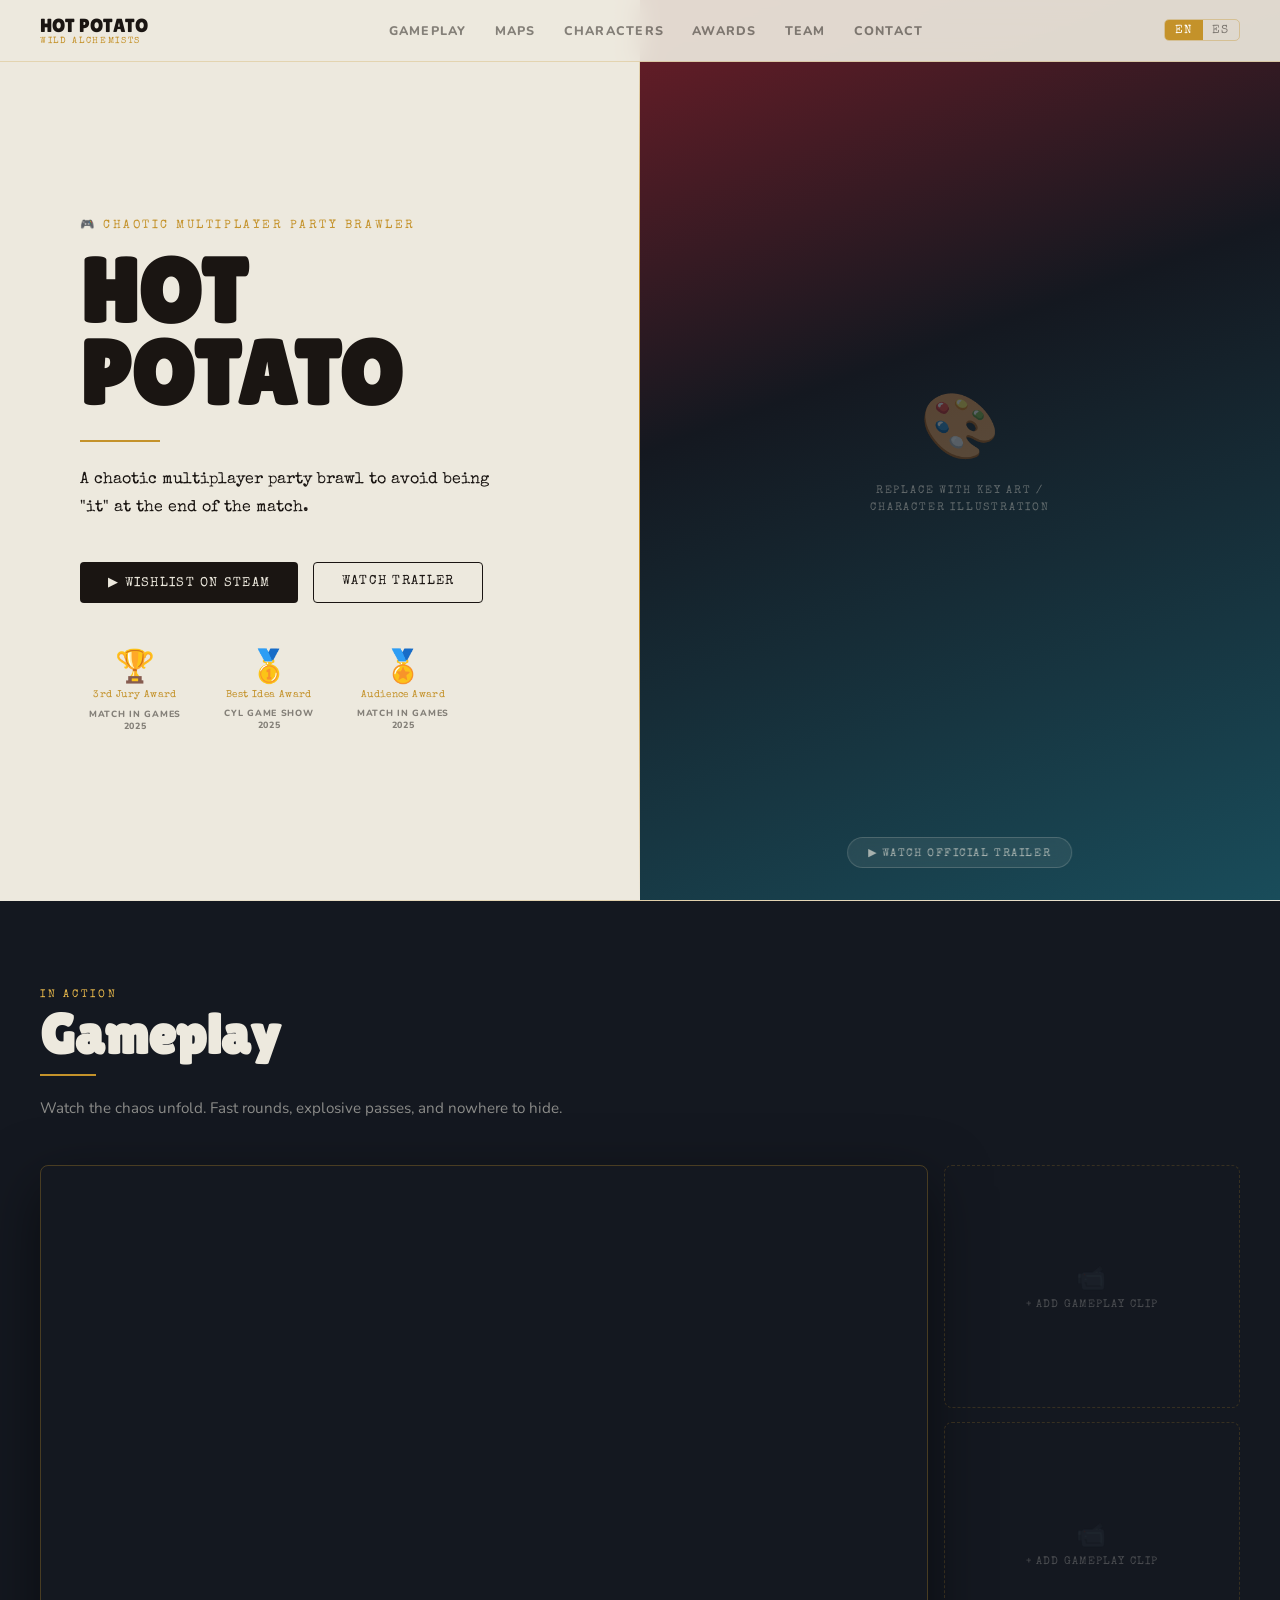
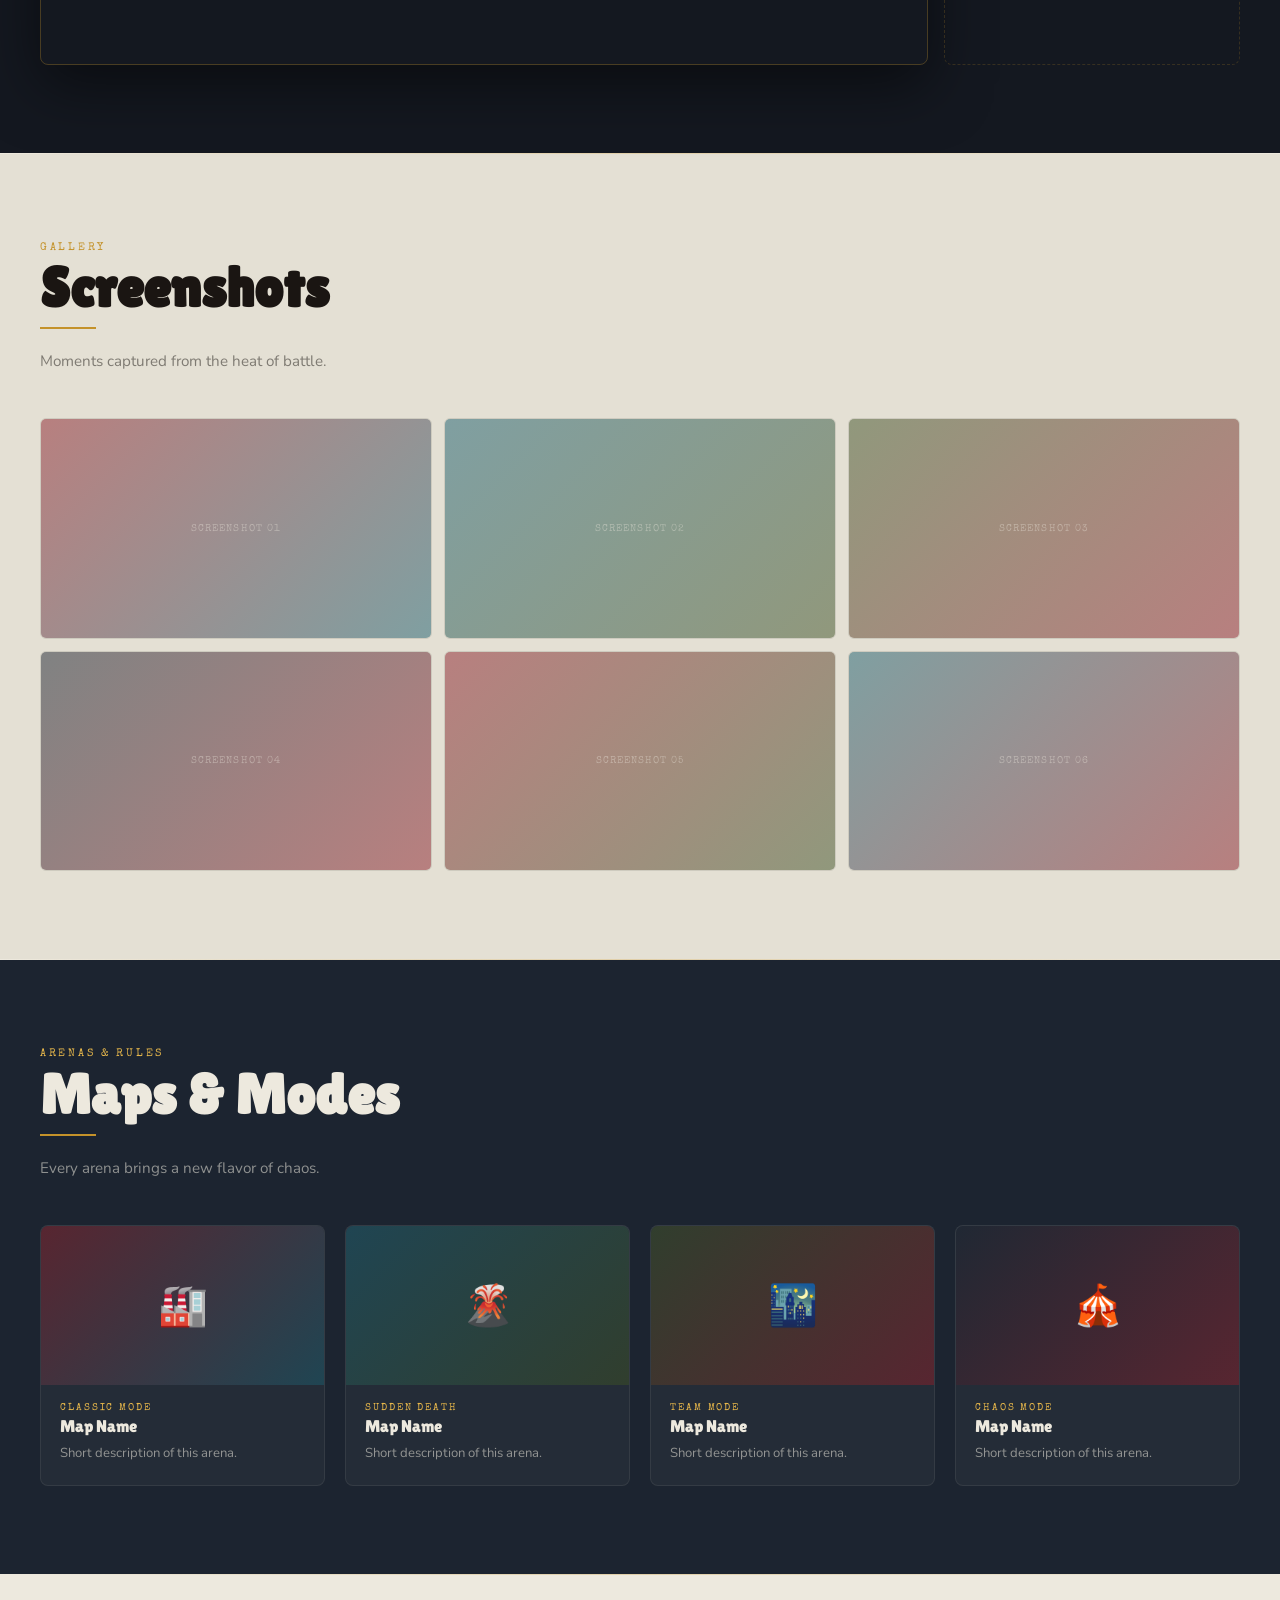
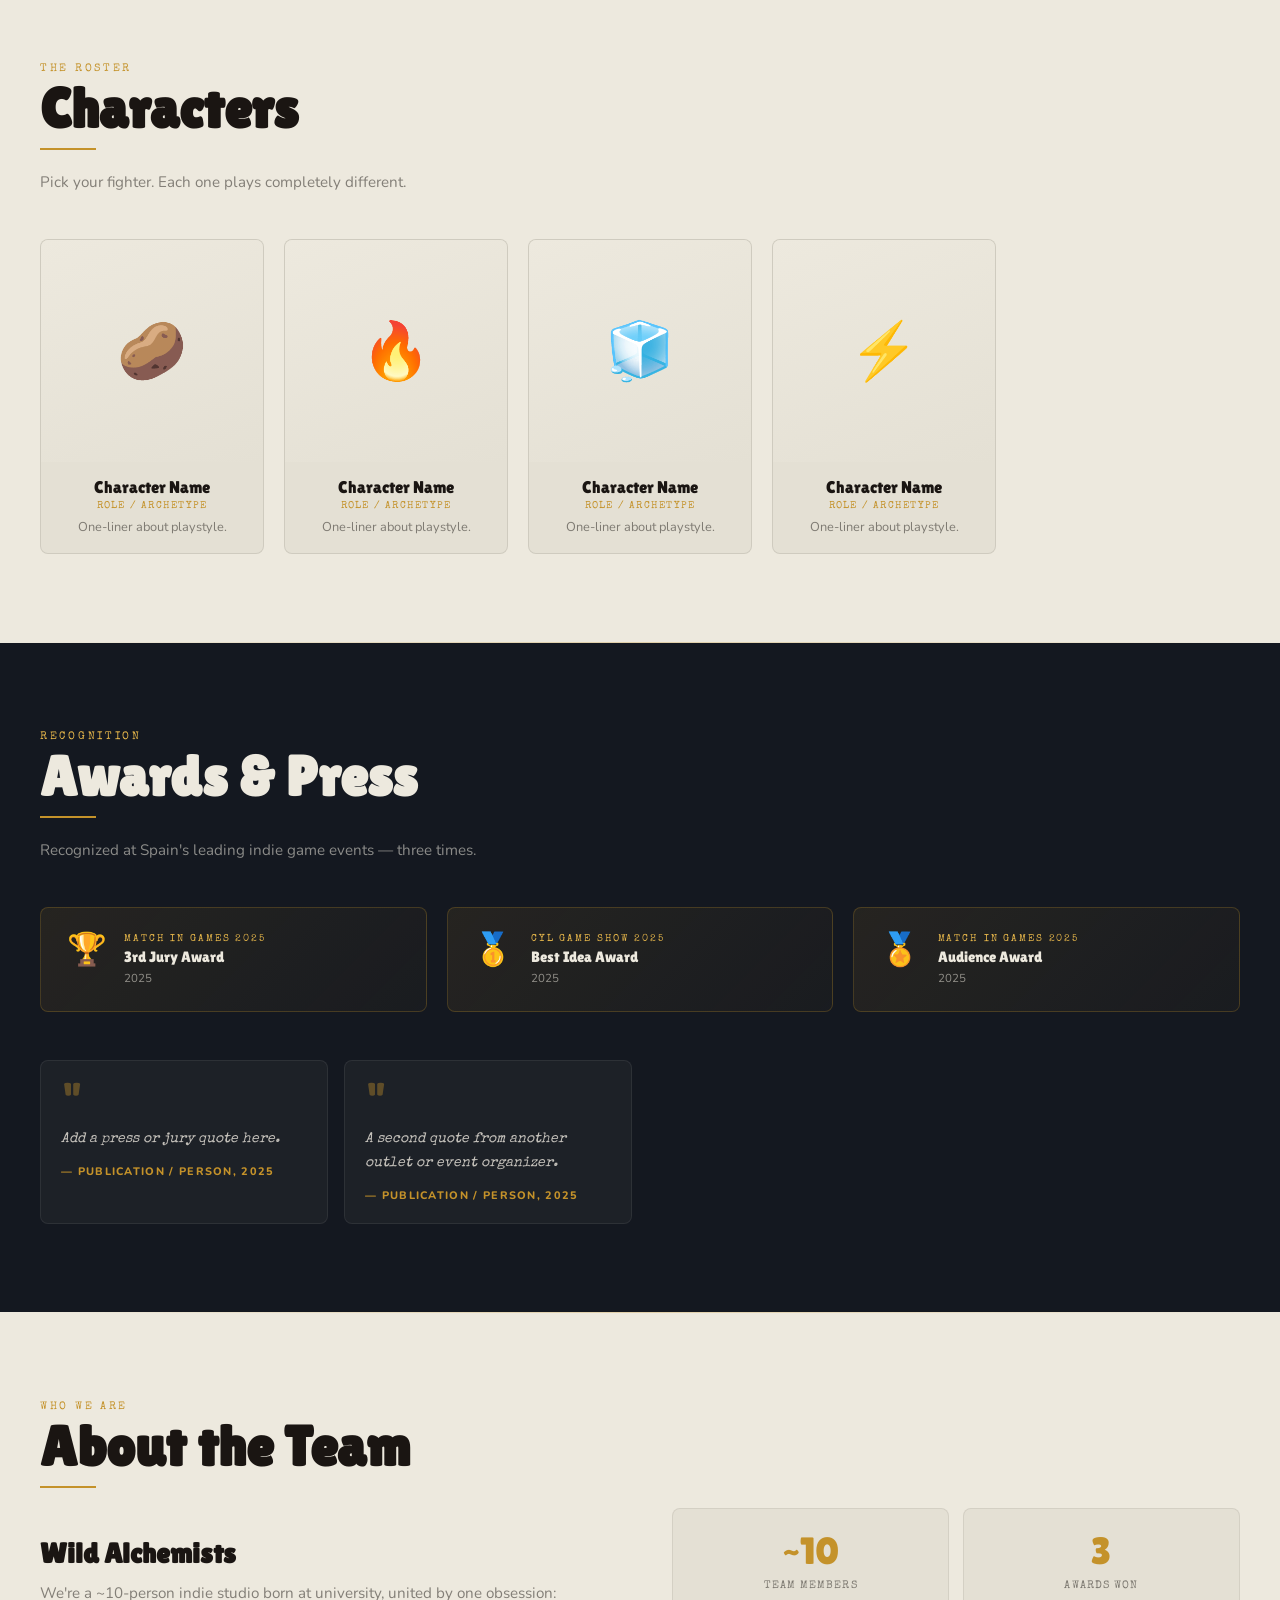
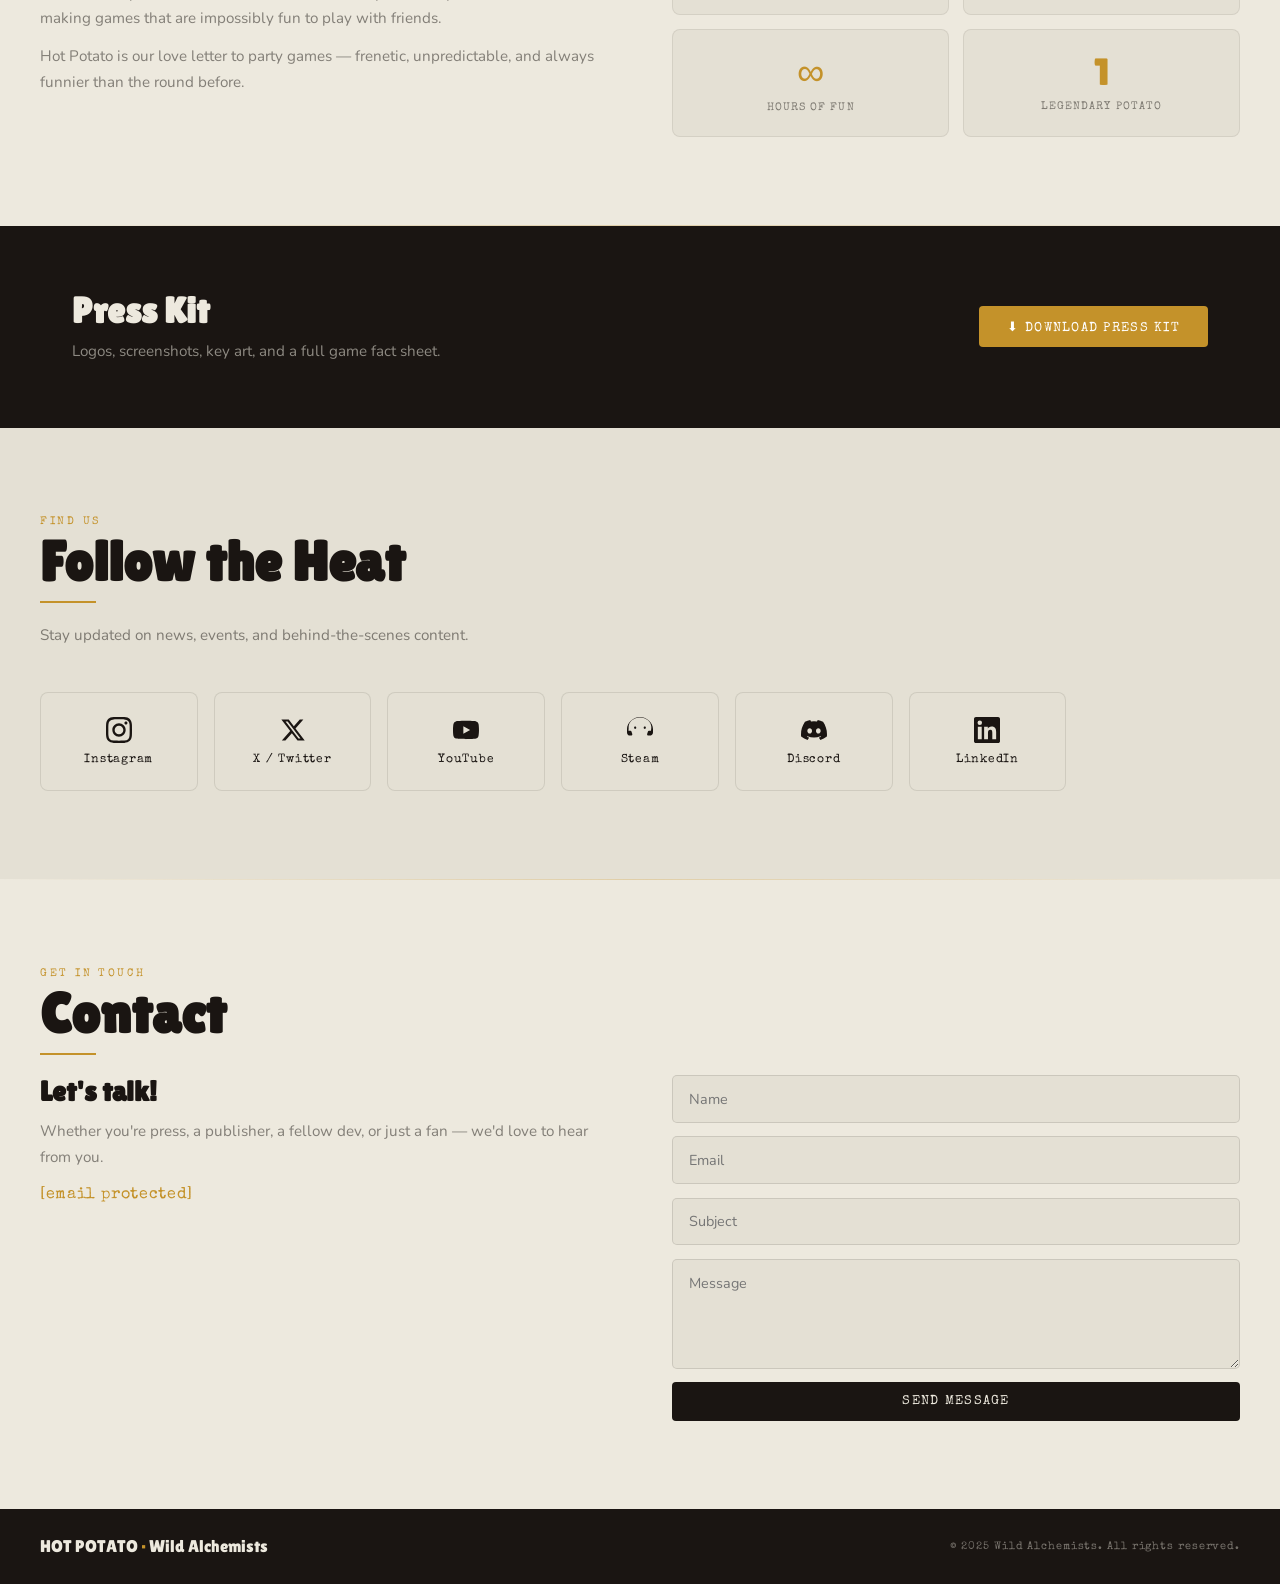
==== commit 08057612: "Index html now can be edited" ====
--- a/index.html
+++ b/index.html
@@ -225,9 +225,10 @@
     body.edit-mode [data-ukey]::after{content:' ✎';color:var(--gold);font-size:.7em;}
 
     /* DELETE button on cards */
-    .del-btn{display:none;position:absolute;top:.5rem;right:.5rem;width:24px;height:24px;background:rgba(139,31,42,.85);border:1px solid rgba(255,100,100,.3);border-radius:50%;color:#ffaaaa;font-size:12px;font-weight:bold;cursor:pointer;z-index:30;align-items:center;justify-content:center;line-height:1;padding:0;transition:transform .15s,background .15s;}
+    .del-btn{display:none;position:absolute;top:.4rem;right:.4rem;height:22px;background:rgba(139,31,42,.88);border:1px solid rgba(255,100,100,.3);border-radius:11px;color:#ffaaaa;font-size:11px;font-weight:bold;cursor:pointer;z-index:30;align-items:center;justify-content:center;line-height:1;padding:0 7px;transition:all .18s;white-space:nowrap;gap:4px;}
     body.edit-mode .del-btn{display:flex;}
-    .del-btn:hover{background:var(--crimson);transform:scale(1.15);}
+    .del-btn:hover{background:rgba(139,31,42,1);}
+    .del-btn.confirming{background:var(--crimson);color:white;border-color:rgba(255,100,100,.6);padding:0 9px;}
 
     /* ADD button — adapts to section bg */
     .add-btn{display:none;border:2px dashed rgba(196,146,42,.25);border-radius:8px;background:transparent;cursor:pointer;align-items:center;justify-content:center;flex-direction:column;gap:.5rem;color:rgba(196,146,42,.45);font-family:'Special Elite',sans-serif;font-size:.7rem;letter-spacing:.1em;text-transform:uppercase;transition:all .2s;padding:1.25rem;}
@@ -334,12 +335,12 @@
       <div class="trailer-full"><iframe src="https://www.youtube.com/embed/PpLcHtBJhDs?rel=0&modestbranding=1" allowfullscreen loading="lazy" title="Hot Potato Trailer"></iframe></div>
       <div style="display:flex;flex-direction:column;gap:.9rem;height:100%;">
         <div class="video-slot" style="flex:1;" data-ikey="gameplay-clip-1" data-item-id="gameplay-clip-1">
-          <button class="del-btn" onclick="event.stopPropagation();deleteItem('gameplay-clip-1')">✕</button>
+          <button class="del-btn" onclick="event.stopPropagation();deleteItem('gameplay-clip-1',this)">✕</button>
           <div class="vs-label"><span class="video-slot-icon">📹</span><span data-en="+ Add gameplay clip" data-es="+ Añadir vídeo">+ Add gameplay clip</span></div>
           <div class="img-overlay"><span class="img-overlay-icon">📷</span><span>Upload thumbnail</span></div>
         </div>
         <div class="video-slot" style="flex:1;" data-ikey="gameplay-clip-2" data-item-id="gameplay-clip-2">
-          <button class="del-btn" onclick="event.stopPropagation();deleteItem('gameplay-clip-2')">✕</button>
+          <button class="del-btn" onclick="event.stopPropagation();deleteItem('gameplay-clip-2',this)">✕</button>
           <div class="vs-label"><span class="video-slot-icon">📹</span><span data-en="+ Add gameplay clip" data-es="+ Añadir vídeo">+ Add gameplay clip</span></div>
           <div class="img-overlay"><span class="img-overlay-icon">📷</span><span>Upload thumbnail</span></div>
         </div>
@@ -358,12 +359,12 @@
     <div class="sec-bar"></div>
     <p class="sec-sub" data-ekey="shots-sub" data-en="Moments captured from the heat of battle." data-es="Momentos capturados en el fragor de la batalla.">Moments captured from the heat of battle.</p>
     <div class="shots-grid" id="shots-grid">
-      <div class="shot" data-ikey="shot-1" data-item-id="shot-1"><button class="del-btn" onclick="event.stopPropagation();deleteItem('shot-1')">✕</button><div class="shot-bg s1"></div><span class="shot-label">Screenshot 01</span><div class="img-overlay"><span class="img-overlay-icon">📷</span><span>Upload</span></div></div>
-      <div class="shot" data-ikey="shot-2" data-item-id="shot-2"><button class="del-btn" onclick="event.stopPropagation();deleteItem('shot-2')">✕</button><div class="shot-bg s2"></div><span class="shot-label">Screenshot 02</span><div class="img-overlay"><span class="img-overlay-icon">📷</span><span>Upload</span></div></div>
-      <div class="shot" data-ikey="shot-3" data-item-id="shot-3"><button class="del-btn" onclick="event.stopPropagation();deleteItem('shot-3')">✕</button><div class="shot-bg s3"></div><span class="shot-label">Screenshot 03</span><div class="img-overlay"><span class="img-overlay-icon">📷</span><span>Upload</span></div></div>
-      <div class="shot" data-ikey="shot-4" data-item-id="shot-4"><button class="del-btn" onclick="event.stopPropagation();deleteItem('shot-4')">✕</button><div class="shot-bg s4"></div><span class="shot-label">Screenshot 04</span><div class="img-overlay"><span class="img-overlay-icon">📷</span><span>Upload</span></div></div>
-      <div class="shot" data-ikey="shot-5" data-item-id="shot-5"><button class="del-btn" onclick="event.stopPropagation();deleteItem('shot-5')">✕</button><div class="shot-bg s5"></div><span class="shot-label">Screenshot 05</span><div class="img-overlay"><span class="img-overlay-icon">📷</span><span>Upload</span></div></div>
-      <div class="shot" data-ikey="shot-6" data-item-id="shot-6"><button class="del-btn" onclick="event.stopPropagation();deleteItem('shot-6')">✕</button><div class="shot-bg s6"></div><span class="shot-label">Screenshot 06</span><div class="img-overlay"><span class="img-overlay-icon">📷</span><span>Upload</span></div></div>
+      <div class="shot" data-ikey="shot-1" data-item-id="shot-1"><button class="del-btn" onclick="event.stopPropagation();deleteItem('shot-1',this)">✕</button><div class="shot-bg s1"></div><span class="shot-label">Screenshot 01</span><div class="img-overlay"><span class="img-overlay-icon">📷</span><span>Upload</span></div></div>
+      <div class="shot" data-ikey="shot-2" data-item-id="shot-2"><button class="del-btn" onclick="event.stopPropagation();deleteItem('shot-2',this)">✕</button><div class="shot-bg s2"></div><span class="shot-label">Screenshot 02</span><div class="img-overlay"><span class="img-overlay-icon">📷</span><span>Upload</span></div></div>
+      <div class="shot" data-ikey="shot-3" data-item-id="shot-3"><button class="del-btn" onclick="event.stopPropagation();deleteItem('shot-3',this)">✕</button><div class="shot-bg s3"></div><span class="shot-label">Screenshot 03</span><div class="img-overlay"><span class="img-overlay-icon">📷</span><span>Upload</span></div></div>
+      <div class="shot" data-ikey="shot-4" data-item-id="shot-4"><button class="del-btn" onclick="event.stopPropagation();deleteItem('shot-4',this)">✕</button><div class="shot-bg s4"></div><span class="shot-label">Screenshot 04</span><div class="img-overlay"><span class="img-overlay-icon">📷</span><span>Upload</span></div></div>
+      <div class="shot" data-ikey="shot-5" data-item-id="shot-5"><button class="del-btn" onclick="event.stopPropagation();deleteItem('shot-5',this)">✕</button><div class="shot-bg s5"></div><span class="shot-label">Screenshot 05</span><div class="img-overlay"><span class="img-overlay-icon">📷</span><span>Upload</span></div></div>
+      <div class="shot" data-ikey="shot-6" data-item-id="shot-6"><button class="del-btn" onclick="event.stopPropagation();deleteItem('shot-6',this)">✕</button><div class="shot-bg s6"></div><span class="shot-label">Screenshot 06</span><div class="img-overlay"><span class="img-overlay-icon">📷</span><span>Upload</span></div></div>
       <button class="add-btn" id="add-btn-shot" onclick="addItem('shot')"><span class="add-plus">+</span><span>Add screenshot</span></button>
     </div>
   </div>
@@ -379,10 +380,10 @@
     <div class="sec-bar"></div>
     <p class="sec-sub sec-sub-lt" data-ekey="maps-sub" data-en="Every arena brings a new flavor of chaos." data-es="Cada arena trae un nuevo sabor de caos.">Every arena brings a new flavor of chaos.</p>
     <div class="maps-grid" id="maps-grid">
-      <div class="map-card" data-item-id="map-1"><button class="del-btn" onclick="event.stopPropagation();deleteItem('map-1')">✕</button><div class="map-thumb" data-ikey="map-1-thumb"><div class="map-thumb-bg" style="background:linear-gradient(135deg,#8B1F2A,#1B5E6E);opacity:.5;"></div><span class="map-emoji">🏭</span><div class="img-overlay"><span class="img-overlay-icon">📷</span><span>Upload</span></div></div><div class="map-info"><div class="map-mode" data-ekey="map-1-mode" data-en="Classic Mode" data-es="Modo Clásico">Classic Mode</div><div class="map-name" data-ekey="map-1-name" data-en="Map Name" data-es="Nombre del Mapa">Map Name</div><p class="map-desc" data-ekey="map-1-desc" data-en="Short description of this arena." data-es="Descripción corta de esta arena.">Short description of this arena.</p></div></div>
-      <div class="map-card" data-item-id="map-2"><button class="del-btn" onclick="event.stopPropagation();deleteItem('map-2')">✕</button><div class="map-thumb" data-ikey="map-2-thumb"><div class="map-thumb-bg" style="background:linear-gradient(135deg,#1B5E6E,#3D5024);opacity:.5;"></div><span class="map-emoji">🌋</span><div class="img-overlay"><span class="img-overlay-icon">📷</span><span>Upload</span></div></div><div class="map-info"><div class="map-mode" data-ekey="map-2-mode" data-en="Sudden Death" data-es="Muerte Súbita">Sudden Death</div><div class="map-name" data-ekey="map-2-name" data-en="Map Name" data-es="Nombre del Mapa">Map Name</div><p class="map-desc" data-ekey="map-2-desc" data-en="Short description of this arena." data-es="Descripción corta de esta arena.">Short description of this arena.</p></div></div>
-      <div class="map-card" data-item-id="map-3"><button class="del-btn" onclick="event.stopPropagation();deleteItem('map-3')">✕</button><div class="map-thumb" data-ikey="map-3-thumb"><div class="map-thumb-bg" style="background:linear-gradient(135deg,#3D5024,#8B1F2A);opacity:.5;"></div><span class="map-emoji">🌃</span><div class="img-overlay"><span class="img-overlay-icon">📷</span><span>Upload</span></div></div><div class="map-info"><div class="map-mode" data-ekey="map-3-mode" data-en="Team Mode" data-es="Modo Equipo">Team Mode</div><div class="map-name" data-ekey="map-3-name" data-en="Map Name" data-es="Nombre del Mapa">Map Name</div><p class="map-desc" data-ekey="map-3-desc" data-en="Short description of this arena." data-es="Descripción corta de esta arena.">Short description of this arena.</p></div></div>
-      <div class="map-card" data-item-id="map-4"><button class="del-btn" onclick="event.stopPropagation();deleteItem('map-4')">✕</button><div class="map-thumb" data-ikey="map-4-thumb"><div class="map-thumb-bg" style="background:linear-gradient(135deg,#1C2430,#8B1F2A);opacity:.5;"></div><span class="map-emoji">🎪</span><div class="img-overlay"><span class="img-overlay-icon">📷</span><span>Upload</span></div></div><div class="map-info"><div class="map-mode" data-ekey="map-4-mode" data-en="Chaos Mode" data-es="Modo Caos">Chaos Mode</div><div class="map-name" data-ekey="map-4-name" data-en="Map Name" data-es="Nombre del Mapa">Map Name</div><p class="map-desc" data-ekey="map-4-desc" data-en="Short description of this arena." data-es="Descripción corta de esta arena.">Short description of this arena.</p></div></div>
+      <div class="map-card" data-item-id="map-1"><button class="del-btn" onclick="event.stopPropagation();deleteItem('map-1',this)">✕</button><div class="map-thumb" data-ikey="map-1-thumb"><div class="map-thumb-bg" style="background:linear-gradient(135deg,#8B1F2A,#1B5E6E);opacity:.5;"></div><span class="map-emoji">🏭</span><div class="img-overlay"><span class="img-overlay-icon">📷</span><span>Upload</span></div></div><div class="map-info"><div class="map-mode" data-ekey="map-1-mode" data-en="Classic Mode" data-es="Modo Clásico">Classic Mode</div><div class="map-name" data-ekey="map-1-name" data-en="Map Name" data-es="Nombre del Mapa">Map Name</div><p class="map-desc" data-ekey="map-1-desc" data-en="Short description of this arena." data-es="Descripción corta de esta arena.">Short description of this arena.</p></div></div>
+      <div class="map-card" data-item-id="map-2"><button class="del-btn" onclick="event.stopPropagation();deleteItem('map-2',this)">✕</button><div class="map-thumb" data-ikey="map-2-thumb"><div class="map-thumb-bg" style="background:linear-gradient(135deg,#1B5E6E,#3D5024);opacity:.5;"></div><span class="map-emoji">🌋</span><div class="img-overlay"><span class="img-overlay-icon">📷</span><span>Upload</span></div></div><div class="map-info"><div class="map-mode" data-ekey="map-2-mode" data-en="Sudden Death" data-es="Muerte Súbita">Sudden Death</div><div class="map-name" data-ekey="map-2-name" data-en="Map Name" data-es="Nombre del Mapa">Map Name</div><p class="map-desc" data-ekey="map-2-desc" data-en="Short description of this arena." data-es="Descripción corta de esta arena.">Short description of this arena.</p></div></div>
+      <div class="map-card" data-item-id="map-3"><button class="del-btn" onclick="event.stopPropagation();deleteItem('map-3',this)">✕</button><div class="map-thumb" data-ikey="map-3-thumb"><div class="map-thumb-bg" style="background:linear-gradient(135deg,#3D5024,#8B1F2A);opacity:.5;"></div><span class="map-emoji">🌃</span><div class="img-overlay"><span class="img-overlay-icon">📷</span><span>Upload</span></div></div><div class="map-info"><div class="map-mode" data-ekey="map-3-mode" data-en="Team Mode" data-es="Modo Equipo">Team Mode</div><div class="map-name" data-ekey="map-3-name" data-en="Map Name" data-es="Nombre del Mapa">Map Name</div><p class="map-desc" data-ekey="map-3-desc" data-en="Short description of this arena." data-es="Descripción corta de esta arena.">Short description of this arena.</p></div></div>
+      <div class="map-card" data-item-id="map-4"><button class="del-btn" onclick="event.stopPropagation();deleteItem('map-4',this)">✕</button><div class="map-thumb" data-ikey="map-4-thumb"><div class="map-thumb-bg" style="background:linear-gradient(135deg,#1C2430,#8B1F2A);opacity:.5;"></div><span class="map-emoji">🎪</span><div class="img-overlay"><span class="img-overlay-icon">📷</span><span>Upload</span></div></div><div class="map-info"><div class="map-mode" data-ekey="map-4-mode" data-en="Chaos Mode" data-es="Modo Caos">Chaos Mode</div><div class="map-name" data-ekey="map-4-name" data-en="Map Name" data-es="Nombre del Mapa">Map Name</div><p class="map-desc" data-ekey="map-4-desc" data-en="Short description of this arena." data-es="Descripción corta de esta arena.">Short description of this arena.</p></div></div>
       <button class="add-btn" id="add-btn-map" onclick="addItem('map')"><span class="add-plus">+</span><span>Add map</span></button>
     </div>
   </div>
@@ -398,10 +399,10 @@
     <div class="sec-bar"></div>
     <p class="sec-sub" data-ekey="chars-sub" data-en="Pick your fighter. Each one plays completely different." data-es="Elige tu luchador. Cada uno juega de forma completamente distinta.">Pick your fighter. Each one plays completely different.</p>
     <div class="chars-grid" id="chars-grid">
-      <div class="char-card" data-item-id="char-1"><button class="del-btn" onclick="event.stopPropagation();deleteItem('char-1')">✕</button><div class="char-art" data-ikey="char-1-art"><div class="char-art-bg" style="background:linear-gradient(160deg,#EDE9DE,#E4E0D4);"></div><span class="char-emoji">🥔</span><div class="img-overlay"><span class="img-overlay-icon">📷</span><span>Upload art</span></div></div><div class="char-info"><div class="char-name" data-ekey="char-1-name" data-en="Character Name" data-es="Nombre">Character Name</div><div class="char-role" data-ekey="char-1-role" data-en="Role / Archetype" data-es="Rol / Arquetipo">Role / Archetype</div><p class="char-desc" data-ekey="char-1-desc" data-en="One-liner about playstyle." data-es="Una frase sobre su estilo de juego.">One-liner about playstyle.</p></div></div>
-      <div class="char-card" data-item-id="char-2"><button class="del-btn" onclick="event.stopPropagation();deleteItem('char-2')">✕</button><div class="char-art" data-ikey="char-2-art"><div class="char-art-bg" style="background:linear-gradient(160deg,#EDE9DE,#E4E0D4);"></div><span class="char-emoji">🔥</span><div class="img-overlay"><span class="img-overlay-icon">📷</span><span>Upload art</span></div></div><div class="char-info"><div class="char-name" data-ekey="char-2-name" data-en="Character Name" data-es="Nombre">Character Name</div><div class="char-role" data-ekey="char-2-role" data-en="Role / Archetype" data-es="Rol / Arquetipo">Role / Archetype</div><p class="char-desc" data-ekey="char-2-desc" data-en="One-liner about playstyle." data-es="Una frase sobre su estilo de juego.">One-liner about playstyle.</p></div></div>
-      <div class="char-card" data-item-id="char-3"><button class="del-btn" onclick="event.stopPropagation();deleteItem('char-3')">✕</button><div class="char-art" data-ikey="char-3-art"><div class="char-art-bg" style="background:linear-gradient(160deg,#EDE9DE,#E4E0D4);"></div><span class="char-emoji">🧊</span><div class="img-overlay"><span class="img-overlay-icon">📷</span><span>Upload art</span></div></div><div class="char-info"><div class="char-name" data-ekey="char-3-name" data-en="Character Name" data-es="Nombre">Character Name</div><div class="char-role" data-ekey="char-3-role" data-en="Role / Archetype" data-es="Rol / Arquetipo">Role / Archetype</div><p class="char-desc" data-ekey="char-3-desc" data-en="One-liner about playstyle." data-es="Una frase sobre su estilo de juego.">One-liner about playstyle.</p></div></div>
-      <div class="char-card" data-item-id="char-4"><button class="del-btn" onclick="event.stopPropagation();deleteItem('char-4')">✕</button><div class="char-art" data-ikey="char-4-art"><div class="char-art-bg" style="background:linear-gradient(160deg,#EDE9DE,#E4E0D4);"></div><span class="char-emoji">⚡</span><div class="img-overlay"><span class="img-overlay-icon">📷</span><span>Upload art</span></div></div><div class="char-info"><div class="char-name" data-ekey="char-4-name" data-en="Character Name" data-es="Nombre">Character Name</div><div class="char-role" data-ekey="char-4-role" data-en="Role / Archetype" data-es="Rol / Arquetipo">Role / Archetype</div><p class="char-desc" data-ekey="char-4-desc" data-en="One-liner about playstyle." data-es="Una frase sobre su estilo de juego.">One-liner about playstyle.</p></div></div>
+      <div class="char-card" data-item-id="char-1"><button class="del-btn" onclick="event.stopPropagation();deleteItem('char-1',this)">✕</button><div class="char-art" data-ikey="char-1-art"><div class="char-art-bg" style="background:linear-gradient(160deg,#EDE9DE,#E4E0D4);"></div><span class="char-emoji">🥔</span><div class="img-overlay"><span class="img-overlay-icon">📷</span><span>Upload art</span></div></div><div class="char-info"><div class="char-name" data-ekey="char-1-name" data-en="Character Name" data-es="Nombre">Character Name</div><div class="char-role" data-ekey="char-1-role" data-en="Role / Archetype" data-es="Rol / Arquetipo">Role / Archetype</div><p class="char-desc" data-ekey="char-1-desc" data-en="One-liner about playstyle." data-es="Una frase sobre su estilo de juego.">One-liner about playstyle.</p></div></div>
+      <div class="char-card" data-item-id="char-2"><button class="del-btn" onclick="event.stopPropagation();deleteItem('char-2',this)">✕</button><div class="char-art" data-ikey="char-2-art"><div class="char-art-bg" style="background:linear-gradient(160deg,#EDE9DE,#E4E0D4);"></div><span class="char-emoji">🔥</span><div class="img-overlay"><span class="img-overlay-icon">📷</span><span>Upload art</span></div></div><div class="char-info"><div class="char-name" data-ekey="char-2-name" data-en="Character Name" data-es="Nombre">Character Name</div><div class="char-role" data-ekey="char-2-role" data-en="Role / Archetype" data-es="Rol / Arquetipo">Role / Archetype</div><p class="char-desc" data-ekey="char-2-desc" data-en="One-liner about playstyle." data-es="Una frase sobre su estilo de juego.">One-liner about playstyle.</p></div></div>
+      <div class="char-card" data-item-id="char-3"><button class="del-btn" onclick="event.stopPropagation();deleteItem('char-3',this)">✕</button><div class="char-art" data-ikey="char-3-art"><div class="char-art-bg" style="background:linear-gradient(160deg,#EDE9DE,#E4E0D4);"></div><span class="char-emoji">🧊</span><div class="img-overlay"><span class="img-overlay-icon">📷</span><span>Upload art</span></div></div><div class="char-info"><div class="char-name" data-ekey="char-3-name" data-en="Character Name" data-es="Nombre">Character Name</div><div class="char-role" data-ekey="char-3-role" data-en="Role / Archetype" data-es="Rol / Arquetipo">Role / Archetype</div><p class="char-desc" data-ekey="char-3-desc" data-en="One-liner about playstyle." data-es="Una frase sobre su estilo de juego.">One-liner about playstyle.</p></div></div>
+      <div class="char-card" data-item-id="char-4"><button class="del-btn" onclick="event.stopPropagation();deleteItem('char-4',this)">✕</button><div class="char-art" data-ikey="char-4-art"><div class="char-art-bg" style="background:linear-gradient(160deg,#EDE9DE,#E4E0D4);"></div><span class="char-emoji">⚡</span><div class="img-overlay"><span class="img-overlay-icon">📷</span><span>Upload art</span></div></div><div class="char-info"><div class="char-name" data-ekey="char-4-name" data-en="Character Name" data-es="Nombre">Character Name</div><div class="char-role" data-ekey="char-4-role" data-en="Role / Archetype" data-es="Rol / Arquetipo">Role / Archetype</div><p class="char-desc" data-ekey="char-4-desc" data-en="One-liner about playstyle." data-es="Una frase sobre su estilo de juego.">One-liner about playstyle.</p></div></div>
       <button class="add-btn" id="add-btn-char" onclick="addItem('char')"><span class="add-plus">+</span><span>Add character</span></button>
     </div>
   </div>
@@ -417,14 +418,14 @@
     <div class="sec-bar"></div>
     <p class="sec-sub sec-sub-lt" data-ekey="awards-sub" data-en="Recognized at Spain's leading indie game events — three times." data-es="Reconocido en los principales eventos indie de España — tres veces.">Recognized at Spain's leading indie game events — three times.</p>
     <div class="awards-row" id="awards-row">
-      <div class="award-card" data-item-id="award-1"><button class="del-btn" onclick="event.stopPropagation();deleteItem('award-1')">✕</button><div class="award-trophy">🏆</div><div><div class="award-event" data-ekey="award-1-event">Match in Games 2025</div><div class="award-name" data-ekey="award-1-name" data-en="3rd Jury Award" data-es="3er Premio del Jurado">3rd Jury Award</div><div class="award-year" data-ekey="award-1-year">2025</div></div></div>
-      <div class="award-card" data-item-id="award-2"><button class="del-btn" onclick="event.stopPropagation();deleteItem('award-2')">✕</button><div class="award-trophy">🥇</div><div><div class="award-event" data-ekey="award-2-event">CYL Game Show 2025</div><div class="award-name" data-ekey="award-2-name" data-en="Best Idea Award" data-es="Premio a la Mejor Idea">Best Idea Award</div><div class="award-year" data-ekey="award-2-year">2025</div></div></div>
-      <div class="award-card" data-item-id="award-3"><button class="del-btn" onclick="event.stopPropagation();deleteItem('award-3')">✕</button><div class="award-trophy">🏅</div><div><div class="award-event" data-ekey="award-3-event">Match in Games 2025</div><div class="award-name" data-ekey="award-3-name" data-en="Audience Award" data-es="Premio del Público">Audience Award</div><div class="award-year" data-ekey="award-3-year">2025</div></div></div>
+      <div class="award-card" data-item-id="award-1"><button class="del-btn" onclick="event.stopPropagation();deleteItem('award-1',this)">✕</button><div class="award-trophy">🏆</div><div><div class="award-event" data-ekey="award-1-event">Match in Games 2025</div><div class="award-name" data-ekey="award-1-name" data-en="3rd Jury Award" data-es="3er Premio del Jurado">3rd Jury Award</div><div class="award-year" data-ekey="award-1-year">2025</div></div></div>
+      <div class="award-card" data-item-id="award-2"><button class="del-btn" onclick="event.stopPropagation();deleteItem('award-2',this)">✕</button><div class="award-trophy">🥇</div><div><div class="award-event" data-ekey="award-2-event">CYL Game Show 2025</div><div class="award-name" data-ekey="award-2-name" data-en="Best Idea Award" data-es="Premio a la Mejor Idea">Best Idea Award</div><div class="award-year" data-ekey="award-2-year">2025</div></div></div>
+      <div class="award-card" data-item-id="award-3"><button class="del-btn" onclick="event.stopPropagation();deleteItem('award-3',this)">✕</button><div class="award-trophy">🏅</div><div><div class="award-event" data-ekey="award-3-event">Match in Games 2025</div><div class="award-name" data-ekey="award-3-name" data-en="Audience Award" data-es="Premio del Público">Audience Award</div><div class="award-year" data-ekey="award-3-year">2025</div></div></div>
       <button class="add-btn" id="add-btn-award" onclick="addItem('award')"><span class="add-plus">+</span><span>Add award</span></button>
     </div>
     <div class="quotes-grid" id="quotes-grid">
-      <div class="quote-card" data-item-id="quote-1"><button class="del-btn" onclick="event.stopPropagation();deleteItem('quote-1')">✕</button><div class="q-mark">"</div><p class="q-text" data-ekey="quote-1-text">Add a press or jury quote here.</p><div class="q-source" data-ekey="quote-1-source">— Publication / Person, 2025</div></div>
-      <div class="quote-card" data-item-id="quote-2"><button class="del-btn" onclick="event.stopPropagation();deleteItem('quote-2')">✕</button><div class="q-mark">"</div><p class="q-text" data-ekey="quote-2-text">A second quote from another outlet or event organizer.</p><div class="q-source" data-ekey="quote-2-source">— Publication / Person, 2025</div></div>
+      <div class="quote-card" data-item-id="quote-1"><button class="del-btn" onclick="event.stopPropagation();deleteItem('quote-1',this)">✕</button><div class="q-mark">"</div><p class="q-text" data-ekey="quote-1-text">Add a press or jury quote here.</p><div class="q-source" data-ekey="quote-1-source">— Publication / Person, 2025</div></div>
+      <div class="quote-card" data-item-id="quote-2"><button class="del-btn" onclick="event.stopPropagation();deleteItem('quote-2',this)">✕</button><div class="q-mark">"</div><p class="q-text" data-ekey="quote-2-text">A second quote from another outlet or event organizer.</p><div class="q-source" data-ekey="quote-2-source">— Publication / Person, 2025</div></div>
       <button class="add-btn" id="add-btn-quote" onclick="addItem('quote')"><span class="add-plus">+</span><span>Add quote</span></button>
     </div>
   </div>
@@ -475,12 +476,12 @@
     <div class="sec-bar"></div>
     <p class="sec-sub" data-ekey="rrss-sub" data-en="Stay updated on news, events, and behind-the-scenes content." data-es="Mantente al día con noticias, eventos y contenido detrás de cámaras.">Stay updated on news, events, and behind-the-scenes content.</p>
     <div class="rrss-grid" id="rrss-grid">
-      <a href="https://instagram.com" class="rrss-link" target="_blank" data-ukey="url-instagram" data-item-id="rrss-instagram"><button class="del-btn" onclick="event.stopPropagation();deleteItem('rrss-instagram')">✕</button><svg class="rrss-icon" viewBox="0 0 24 24" fill="currentColor"><path d="M12 2.163c3.204 0 3.584.012 4.85.07 3.252.148 4.771 1.691 4.919 4.919.058 1.265.069 1.645.069 4.849 0 3.205-.012 3.584-.069 4.849-.149 3.225-1.664 4.771-4.919 4.919-1.266.058-1.644.07-4.85.07-3.204 0-3.584-.012-4.849-.07-3.26-.149-4.771-1.699-4.919-4.92-.058-1.265-.07-1.644-.07-4.849 0-3.204.013-3.583.07-4.849.149-3.227 1.664-4.771 4.919-4.919 1.266-.057 1.645-.069 4.849-.069zm0-2.163c-3.259 0-3.667.014-4.947.072-4.358.2-6.78 2.618-6.98 6.98-.059 1.281-.073 1.689-.073 4.948 0 3.259.014 3.668.072 4.948.2 4.358 2.618 6.78 6.98 6.98 1.281.058 1.689.072 4.948.072 3.259 0 3.668-.014 4.948-.072 4.354-.2 6.782-2.618 6.979-6.98.059-1.28.073-1.689.073-4.948 0-3.259-.014-3.667-.072-4.947-.196-4.354-2.617-6.78-6.979-6.98-1.281-.059-1.69-.073-4.949-.073zm0 5.838c-3.403 0-6.162 2.759-6.162 6.162s2.759 6.163 6.162 6.163 6.162-2.759 6.162-6.163c0-3.403-2.759-6.162-6.162-6.162zm0 10.162c-2.209 0-4-1.79-4-4 0-2.209 1.791-4 4-4s4 1.791 4 4c0 2.21-1.791 4-4 4zm6.406-11.845c-.796 0-1.441.645-1.441 1.44s.645 1.44 1.441 1.44c.795 0 1.439-.645 1.439-1.44s-.644-1.44-1.439-1.44z"/></svg>Instagram</a>
-      <a href="https://x.com" class="rrss-link" target="_blank" data-ukey="url-twitter" data-item-id="rrss-twitter"><button class="del-btn" onclick="event.stopPropagation();deleteItem('rrss-twitter')">✕</button><svg class="rrss-icon" viewBox="0 0 24 24" fill="currentColor"><path d="M18.244 2.25h3.308l-7.227 8.26 8.502 11.24H16.17l-5.214-6.817L4.99 21.75H1.68l7.73-8.835L1.254 2.25H8.08l4.713 6.231zm-1.161 17.52h1.833L7.084 4.126H5.117z"/></svg>X / Twitter</a>
-      <a href="https://youtube.com" class="rrss-link" target="_blank" data-ukey="url-youtube" data-item-id="rrss-youtube"><button class="del-btn" onclick="event.stopPropagation();deleteItem('rrss-youtube')">✕</button><svg class="rrss-icon" viewBox="0 0 24 24" fill="currentColor"><path d="M23.498 6.186a3.016 3.016 0 0 0-2.122-2.136C19.505 3.545 12 3.545 12 3.545s-7.505 0-9.377.505A3.017 3.017 0 0 0 .502 6.186C0 8.07 0 12 0 12s0 3.93.502 5.814a3.016 3.016 0 0 0 2.122 2.136c1.871.505 9.376.505 9.376.505s7.505 0 9.377-.505a3.015 3.015 0 0 0 2.122-2.136C24 15.93 24 12 24 12s0-3.93-.502-5.814zM9.545 15.568V8.432L15.818 12l-6.273 3.568z"/></svg>YouTube</a>
-      <a href="https://store.steampowered.com" class="rrss-link" target="_blank" data-ukey="url-steam" data-item-id="rrss-steam"><button class="del-btn" onclick="event.stopPropagation();deleteItem('rrss-steam')">✕</button><svg class="rrss-icon" viewBox="0 0 24 24" fill="currentColor"><path d="M11.979 0C5.678 0 0 5.26 0 11.026v3.178c0 1.625 1.248 2.924 2.71 2.924h1.026c.406 0 .776-.196 1.006-.526.173-.25.226-.567.146-.86L4.118 13.3c-.114-.425-.478-.719-.919-.719H1.863c-.198 0-.374.076-.517.199C1.614 11.494 1.5 10.282 1.5 9.218c0-4.86 4.69-8.82 10.479-8.82 5.789 0 10.479 3.96 10.479 8.82 0 1.065-.115 2.276-.347 3.562a1.36 1.36 0 0 0-.517-.199h-1.336c-.441 0-.805.294-.919.719l-.77 2.442c-.08.293-.027.61.146.86.23.33.6.526 1.006.526h1.026C22.752 17.128 24 15.829 24 14.204v-3.178C24 5.26 18.28 0 11.979 0zM7.54 10.965c-.56 0-1.014-.498-1.014-1.113 0-.614.454-1.113 1.014-1.113.56 0 1.014.499 1.014 1.113 0 .615-.454 1.113-1.014 1.113zm8.878 0c-.56 0-1.014-.498-1.014-1.113 0-.614.454-1.113 1.014-1.113.56 0 1.014.499 1.014 1.113 0 .615-.454 1.113-1.014 1.113z"/></svg>Steam</a>
-      <a href="https://discord.com" class="rrss-link" target="_blank" data-ukey="url-discord" data-item-id="rrss-discord"><button class="del-btn" onclick="event.stopPropagation();deleteItem('rrss-discord')">✕</button><svg class="rrss-icon" viewBox="0 0 24 24" fill="currentColor"><path d="M20.317 4.37a19.791 19.791 0 0 0-4.885-1.515.074.074 0 0 0-.079.037c-.21.375-.444.864-.608 1.25a18.27 18.27 0 0 0-5.487 0 12.64 12.64 0 0 0-.617-1.25.077.077 0 0 0-.079-.037A19.736 19.736 0 0 0 3.677 4.37a.07.07 0 0 0-.032.027C.533 9.046-.32 13.58.099 18.057c.001.022.015.043.03.056a19.9 19.9 0 0 0 5.993 3.03.078.078 0 0 0 .084-.028 14.09 14.09 0 0 0 1.226-1.994.076.076 0 0 0-.041-.106 13.107 13.107 0 0 1-1.872-.892.077.077 0 0 1-.008-.128 10.2 10.2 0 0 0 .372-.292.074.074 0 0 1 .077-.01c3.928 1.793 8.18 1.793 12.062 0a.074.074 0 0 1 .078.01c.12.098.246.198.373.292a.077.077 0 0 1-.006.127 12.299 12.299 0 0 1-1.873.892.077.077 0 0 0-.041.107c.36.698.772 1.362 1.225 1.993a.076.076 0 0 0 .084.028 19.839 19.839 0 0 0 6.002-3.03.077.077 0 0 0 .032-.054c.5-5.177-.838-9.674-3.549-13.66a.061.061 0 0 0-.031-.03zM8.02 15.33c-1.183 0-2.157-1.085-2.157-2.419 0-1.333.956-2.419 2.157-2.419 1.21 0 2.176 1.096 2.157 2.42 0 1.333-.956 2.418-2.157 2.418zm7.975 0c-1.183 0-2.157-1.085-2.157-2.419 0-1.333.955-2.419 2.157-2.419 1.21 0 2.176 1.096 2.157 2.42 0 1.333-.946 2.418-2.157 2.418z"/></svg>Discord</a>
-      <a href="https://linkedin.com" class="rrss-link" target="_blank" data-ukey="url-linkedin" data-item-id="rrss-linkedin"><button class="del-btn" onclick="event.stopPropagation();deleteItem('rrss-linkedin')">✕</button><svg class="rrss-icon" viewBox="0 0 24 24" fill="currentColor"><path d="M20.447 20.452h-3.554v-5.569c0-1.328-.027-3.037-1.852-3.037-1.853 0-2.136 1.445-2.136 2.939v5.667H9.351V9h3.414v1.561h.046c.477-.9 1.637-1.85 3.37-1.85 3.601 0 4.267 2.37 4.267 5.455v6.286zM5.337 7.433a2.062 2.062 0 0 1-2.063-2.065 2.064 2.064 0 1 1 2.063 2.065zm1.782 13.019H3.555V9h3.564v11.452zM22.225 0H1.771C.792 0 0 .774 0 1.729v20.542C0 23.227.792 24 1.771 24h20.451C23.2 24 24 23.227 24 22.271V1.729C24 .774 23.2 0 22.222 0h.003z"/></svg>LinkedIn</a>
+      <a href="https://instagram.com" class="rrss-link" target="_blank" data-ukey="url-instagram" data-item-id="rrss-instagram"><button class="del-btn" onclick="event.stopPropagation();deleteItem('rrss-instagram',this)">✕</button><svg class="rrss-icon" viewBox="0 0 24 24" fill="currentColor"><path d="M12 2.163c3.204 0 3.584.012 4.85.07 3.252.148 4.771 1.691 4.919 4.919.058 1.265.069 1.645.069 4.849 0 3.205-.012 3.584-.069 4.849-.149 3.225-1.664 4.771-4.919 4.919-1.266.058-1.644.07-4.85.07-3.204 0-3.584-.012-4.849-.07-3.26-.149-4.771-1.699-4.919-4.92-.058-1.265-.07-1.644-.07-4.849 0-3.204.013-3.583.07-4.849.149-3.227 1.664-4.771 4.919-4.919 1.266-.057 1.645-.069 4.849-.069zm0-2.163c-3.259 0-3.667.014-4.947.072-4.358.2-6.78 2.618-6.98 6.98-.059 1.281-.073 1.689-.073 4.948 0 3.259.014 3.668.072 4.948.2 4.358 2.618 6.78 6.98 6.98 1.281.058 1.689.072 4.948.072 3.259 0 3.668-.014 4.948-.072 4.354-.2 6.782-2.618 6.979-6.98.059-1.28.073-1.689.073-4.948 0-3.259-.014-3.667-.072-4.947-.196-4.354-2.617-6.78-6.979-6.98-1.281-.059-1.69-.073-4.949-.073zm0 5.838c-3.403 0-6.162 2.759-6.162 6.162s2.759 6.163 6.162 6.163 6.162-2.759 6.162-6.163c0-3.403-2.759-6.162-6.162-6.162zm0 10.162c-2.209 0-4-1.79-4-4 0-2.209 1.791-4 4-4s4 1.791 4 4c0 2.21-1.791 4-4 4zm6.406-11.845c-.796 0-1.441.645-1.441 1.44s.645 1.44 1.441 1.44c.795 0 1.439-.645 1.439-1.44s-.644-1.44-1.439-1.44z"/></svg>Instagram</a>
+      <a href="https://x.com" class="rrss-link" target="_blank" data-ukey="url-twitter" data-item-id="rrss-twitter"><button class="del-btn" onclick="event.stopPropagation();deleteItem('rrss-twitter',this)">✕</button><svg class="rrss-icon" viewBox="0 0 24 24" fill="currentColor"><path d="M18.244 2.25h3.308l-7.227 8.26 8.502 11.24H16.17l-5.214-6.817L4.99 21.75H1.68l7.73-8.835L1.254 2.25H8.08l4.713 6.231zm-1.161 17.52h1.833L7.084 4.126H5.117z"/></svg>X / Twitter</a>
+      <a href="https://youtube.com" class="rrss-link" target="_blank" data-ukey="url-youtube" data-item-id="rrss-youtube"><button class="del-btn" onclick="event.stopPropagation();deleteItem('rrss-youtube',this)">✕</button><svg class="rrss-icon" viewBox="0 0 24 24" fill="currentColor"><path d="M23.498 6.186a3.016 3.016 0 0 0-2.122-2.136C19.505 3.545 12 3.545 12 3.545s-7.505 0-9.377.505A3.017 3.017 0 0 0 .502 6.186C0 8.07 0 12 0 12s0 3.93.502 5.814a3.016 3.016 0 0 0 2.122 2.136c1.871.505 9.376.505 9.376.505s7.505 0 9.377-.505a3.015 3.015 0 0 0 2.122-2.136C24 15.93 24 12 24 12s0-3.93-.502-5.814zM9.545 15.568V8.432L15.818 12l-6.273 3.568z"/></svg>YouTube</a>
+      <a href="https://store.steampowered.com" class="rrss-link" target="_blank" data-ukey="url-steam" data-item-id="rrss-steam"><button class="del-btn" onclick="event.stopPropagation();deleteItem('rrss-steam',this)">✕</button><svg class="rrss-icon" viewBox="0 0 24 24" fill="currentColor"><path d="M11.979 0C5.678 0 0 5.26 0 11.026v3.178c0 1.625 1.248 2.924 2.71 2.924h1.026c.406 0 .776-.196 1.006-.526.173-.25.226-.567.146-.86L4.118 13.3c-.114-.425-.478-.719-.919-.719H1.863c-.198 0-.374.076-.517.199C1.614 11.494 1.5 10.282 1.5 9.218c0-4.86 4.69-8.82 10.479-8.82 5.789 0 10.479 3.96 10.479 8.82 0 1.065-.115 2.276-.347 3.562a1.36 1.36 0 0 0-.517-.199h-1.336c-.441 0-.805.294-.919.719l-.77 2.442c-.08.293-.027.61.146.86.23.33.6.526 1.006.526h1.026C22.752 17.128 24 15.829 24 14.204v-3.178C24 5.26 18.28 0 11.979 0zM7.54 10.965c-.56 0-1.014-.498-1.014-1.113 0-.614.454-1.113 1.014-1.113.56 0 1.014.499 1.014 1.113 0 .615-.454 1.113-1.014 1.113zm8.878 0c-.56 0-1.014-.498-1.014-1.113 0-.614.454-1.113 1.014-1.113.56 0 1.014.499 1.014 1.113 0 .615-.454 1.113-1.014 1.113z"/></svg>Steam</a>
+      <a href="https://discord.com" class="rrss-link" target="_blank" data-ukey="url-discord" data-item-id="rrss-discord"><button class="del-btn" onclick="event.stopPropagation();deleteItem('rrss-discord',this)">✕</button><svg class="rrss-icon" viewBox="0 0 24 24" fill="currentColor"><path d="M20.317 4.37a19.791 19.791 0 0 0-4.885-1.515.074.074 0 0 0-.079.037c-.21.375-.444.864-.608 1.25a18.27 18.27 0 0 0-5.487 0 12.64 12.64 0 0 0-.617-1.25.077.077 0 0 0-.079-.037A19.736 19.736 0 0 0 3.677 4.37a.07.07 0 0 0-.032.027C.533 9.046-.32 13.58.099 18.057c.001.022.015.043.03.056a19.9 19.9 0 0 0 5.993 3.03.078.078 0 0 0 .084-.028 14.09 14.09 0 0 0 1.226-1.994.076.076 0 0 0-.041-.106 13.107 13.107 0 0 1-1.872-.892.077.077 0 0 1-.008-.128 10.2 10.2 0 0 0 .372-.292.074.074 0 0 1 .077-.01c3.928 1.793 8.18 1.793 12.062 0a.074.074 0 0 1 .078.01c.12.098.246.198.373.292a.077.077 0 0 1-.006.127 12.299 12.299 0 0 1-1.873.892.077.077 0 0 0-.041.107c.36.698.772 1.362 1.225 1.993a.076.076 0 0 0 .084.028 19.839 19.839 0 0 0 6.002-3.03.077.077 0 0 0 .032-.054c.5-5.177-.838-9.674-3.549-13.66a.061.061 0 0 0-.031-.03zM8.02 15.33c-1.183 0-2.157-1.085-2.157-2.419 0-1.333.956-2.419 2.157-2.419 1.21 0 2.176 1.096 2.157 2.42 0 1.333-.956 2.418-2.157 2.418zm7.975 0c-1.183 0-2.157-1.085-2.157-2.419 0-1.333.955-2.419 2.157-2.419 1.21 0 2.176 1.096 2.157 2.42 0 1.333-.946 2.418-2.157 2.418z"/></svg>Discord</a>
+      <a href="https://linkedin.com" class="rrss-link" target="_blank" data-ukey="url-linkedin" data-item-id="rrss-linkedin"><button class="del-btn" onclick="event.stopPropagation();deleteItem('rrss-linkedin',this)">✕</button><svg class="rrss-icon" viewBox="0 0 24 24" fill="currentColor"><path d="M20.447 20.452h-3.554v-5.569c0-1.328-.027-3.037-1.852-3.037-1.853 0-2.136 1.445-2.136 2.939v5.667H9.351V9h3.414v1.561h.046c.477-.9 1.637-1.85 3.37-1.85 3.601 0 4.267 2.37 4.267 5.455v6.286zM5.337 7.433a2.062 2.062 0 0 1-2.063-2.065 2.064 2.064 0 1 1 2.063 2.065zm1.782 13.019H3.555V9h3.564v11.452zM22.225 0H1.771C.792 0 0 .774 0 1.729v20.542C0 23.227.792 24 1.771 24h20.451C23.2 24 24 23.227 24 22.271V1.729C24 .774 23.2 0 22.222 0h.003z"/></svg>LinkedIn</a>
       <button class="add-btn" id="add-btn-rrss" onclick="addItem('rrss')"><span class="add-plus">+</span><span>Add link</span></button>
     </div>
   </div>
@@ -498,7 +499,7 @@
       <div class="contact-info">
         <h3 data-ekey="contact-h3" data-en="Let's talk!" data-es="¡Hablemos!">Let's talk!</h3>
         <p data-ekey="contact-p" data-en="Whether you're press, a publisher, a fellow dev, or just a fan — we'd love to hear from you." data-es="Seas prensa, publisher, desarrollador o fan — nos encantaría saber de ti.">Whether you're press, a publisher, a fellow dev, or just a fan — we'd love to hear from you.</p>
-        <a href="mailto:hello@wildalchemists.com" class="contact-email" data-ekey="contact-email" data-ukey="url-email">hello@wildalchemists.com</a>
+        <a href="/cdn-cgi/l/email-protection#6b030e0707042b1c02070f0a0708030e0602181f1845080406" class="contact-email" data-ekey="contact-email" data-ukey="url-email"><span class="__cf_email__" data-cfemail="5b333e3737341b2c32373f3a3738333e3632282f2875383436">[email&#160;protected]</span></a>
       </div>
       <form class="contact-form" onsubmit="return false;">
         <input type="text" data-en-placeholder="Name" data-es-placeholder="Nombre" placeholder="Name">
@@ -516,7 +517,7 @@
   <div class="footer-copy" data-en="© 2025 Wild Alchemists. All rights reserved." data-es="© 2025 Wild Alchemists. Todos los derechos reservados.">© 2025 Wild Alchemists. All rights reserved.</div>
 </footer>
 
-<script>
+<script data-cfasync="false" src="/cdn-cgi/scripts/5c5dd728/cloudflare-static/email-decode.min.js"></script><script>
 // ═══════════════════════ LANGUAGE ═══════════════════════
 let currentLang = 'en';
 function setLang(lang) {
@@ -670,7 +671,7 @@
 
 function makeShot(id) {
   return `<div class="shot" data-ikey="${id}" data-item-id="${id}">
-    <button class="del-btn" onclick="event.stopPropagation();deleteItem('${id}')">✕</button>
+    <button class="del-btn" onclick="event.stopPropagation();deleteItem('${id}',this)">✕</button>
     <div class="shot-bg" style="background:linear-gradient(${GRADIENTS[Math.floor(Math.random()*4)]});opacity:.5;"></div>
     <span class="shot-label" data-ekey="${id}-lbl">New Screenshot</span>
     <div class="img-overlay"><span class="img-overlay-icon">📷</span><span>Upload</span></div>
@@ -681,7 +682,7 @@
   const g = GRADIENTS[Math.floor(Math.random()*4)];
   const em = EMOJIS_MAP[Math.floor(Math.random()*EMOJIS_MAP.length)];
   return `<div class="map-card" data-item-id="${id}">
-    <button class="del-btn" onclick="event.stopPropagation();deleteItem('${id}')">✕</button>
+    <button class="del-btn" onclick="event.stopPropagation();deleteItem('${id}',this)">✕</button>
     <div class="map-thumb" data-ikey="${id}-thumb">
       <div class="map-thumb-bg" style="background:linear-gradient(${g});opacity:.5;"></div>
       <span class="map-emoji">${em}</span>
@@ -698,7 +699,7 @@
 function makeChar(id) {
   const em = EMOJIS_CHAR[Math.floor(Math.random()*EMOJIS_CHAR.length)];
   return `<div class="char-card" data-item-id="${id}">
-    <button class="del-btn" onclick="event.stopPropagation();deleteItem('${id}')">✕</button>
+    <button class="del-btn" onclick="event.stopPropagation();deleteItem('${id}',this)">✕</button>
     <div class="char-art" data-ikey="${id}-art">
       <div class="char-art-bg" style="background:linear-gradient(160deg,#EDE9DE,#E4E0D4);"></div>
       <span class="char-emoji">${em}</span>
@@ -714,7 +715,7 @@
 
 function makeAward(id) {
   return `<div class="award-card" data-item-id="${id}">
-    <button class="del-btn" onclick="event.stopPropagation();deleteItem('${id}')">✕</button>
+    <button class="del-btn" onclick="event.stopPropagation();deleteItem('${id}',this)">✕</button>
     <div class="award-trophy">🏆</div>
     <div>
       <div class="award-event" data-ekey="${id}-event">Event Name</div>
@@ -726,7 +727,7 @@
 
 function makeQuote(id) {
   return `<div class="quote-card" data-item-id="${id}">
-    <button class="del-btn" onclick="event.stopPropagation();deleteItem('${id}')">✕</button>
+    <button class="del-btn" onclick="event.stopPropagation();deleteItem('${id}',this)">✕</button>
     <div class="q-mark">"</div>
     <p class="q-text" data-ekey="${id}-text">Add a press or jury quote here.</p>
     <div class="q-source" data-ekey="${id}-source">— Source, Year</div>
@@ -735,7 +736,7 @@
 
 function makeRRSS(id) {
   return `<a href="#" class="rrss-link" data-ukey="${id}-url" data-item-id="${id}" target="_blank">
-    <button class="del-btn" onclick="event.stopPropagation();deleteItem('${id}')">✕</button>
+    <button class="del-btn" onclick="event.stopPropagation();deleteItem('${id}',this)">✕</button>
     <svg class="rrss-icon" viewBox="0 0 24 24" fill="currentColor"><path d="M12 2C6.48 2 2 6.48 2 12s4.48 10 10 10 10-4.48 10-10S17.52 2 12 2zm-1 15v-4H7l5-8v4h4l-5 8z"/></svg>
     <span data-ekey="${id}-name">Link Name</span>
   </a>`;
@@ -760,20 +761,40 @@
   toast('Added! Click to edit · Click image area to upload.');
 }
 
-// ═══════════════════════ DELETE ═══════════════════════
-function deleteItem(id) {
-  if (!confirm('Delete this item?')) return;
-  const el = document.querySelector('[data-item-id="' + id + '"]');
-  if (el) el.remove();
-  const del = JSON.parse(localStorage.getItem('hp_deleted') || '[]');
-  if (!del.includes(id)) { del.push(id); localStorage.setItem('hp_deleted', JSON.stringify(del)); }
-  // Remove from added lists
-  Object.keys(GRIDS).forEach(type => {
-    const added = JSON.parse(localStorage.getItem('hp_added_' + type) || '[]');
-    const filtered = added.filter(i => i !== id);
-    if (filtered.length !== added.length) localStorage.setItem('hp_added_' + type, JSON.stringify(filtered));
-  });
-  toast('Deleted.');
+// ═══════════════════════ DELETE (two-step, no confirm()) ═══════════════════════
+let pendingDelete = null, pendingTimer = null;
+
+function deleteItem(id, btn) {
+  if (pendingDelete === id) {
+    clearTimeout(pendingTimer);
+    pendingDelete = null;
+    const el = document.querySelector('[data-item-id="' + id + '"]');
+    if (el) {
+      el.style.transition = 'opacity .25s,transform .25s';
+      el.style.opacity = '0'; el.style.transform = 'scale(.94)';
+      setTimeout(() => el.remove(), 260);
+    }
+    const del = JSON.parse(localStorage.getItem('hp_deleted') || '[]');
+    if (!del.includes(id)) { del.push(id); localStorage.setItem('hp_deleted', JSON.stringify(del)); }
+    Object.keys(GRIDS).forEach(type => {
+      const added = JSON.parse(localStorage.getItem('hp_added_' + type) || '[]');
+      const f = added.filter(i => i !== id);
+      if (f.length !== added.length) localStorage.setItem('hp_added_' + type, JSON.stringify(f));
+    });
+    toast('Deleted. Use "Reset all" to undo.');
+    return;
+  }
+  if (pendingDelete && pendingDelete !== id) {
+    const prev = document.querySelector('.del-btn.confirming');
+    if (prev) { prev.classList.remove('confirming'); prev.textContent = '\u2715'; }
+  }
+  pendingDelete = id;
+  if (btn) { btn.classList.add('confirming'); btn.textContent = 'Delete?'; }
+  clearTimeout(pendingTimer);
+  pendingTimer = setTimeout(() => {
+    pendingDelete = null;
+    if (btn) { btn.classList.remove('confirming'); btn.textContent = '\u2715'; }
+  }, 3000);
 }
 
 // ═══════════════════════ PERSIST & RESTORE ═══════════════════════
@@ -836,12 +857,4 @@
 function toast(msg) {
   const t = document.getElementById('edit-toast');
   t.textContent = msg; t.style.opacity = '1';
-  clearTimeout(toastT);
-  toastT = setTimeout(() => { t.style.opacity = '0'; }, 3500);
-}
-
-// ═══════════════════════ INIT ═══════════════════════
-loadAll();
-</script>
-</body>
-</html>
+  clearTimeout(toastT)
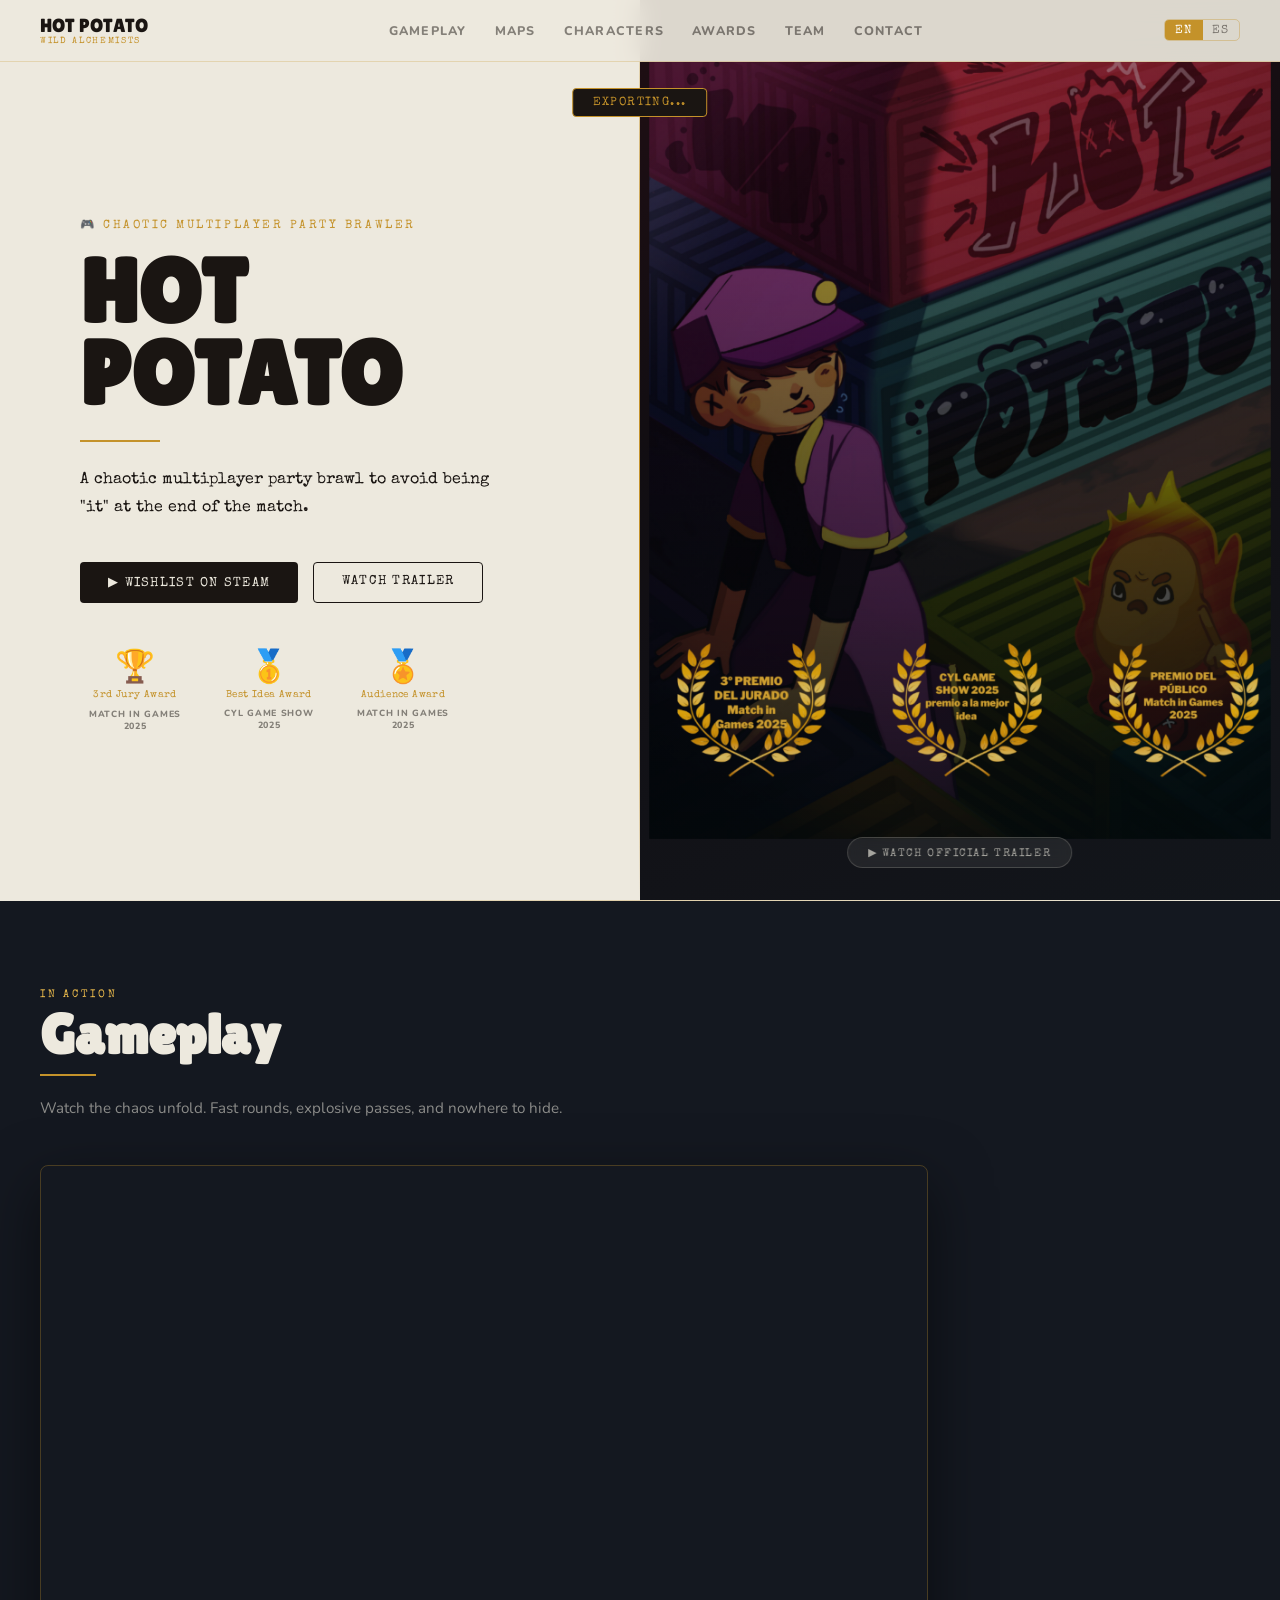
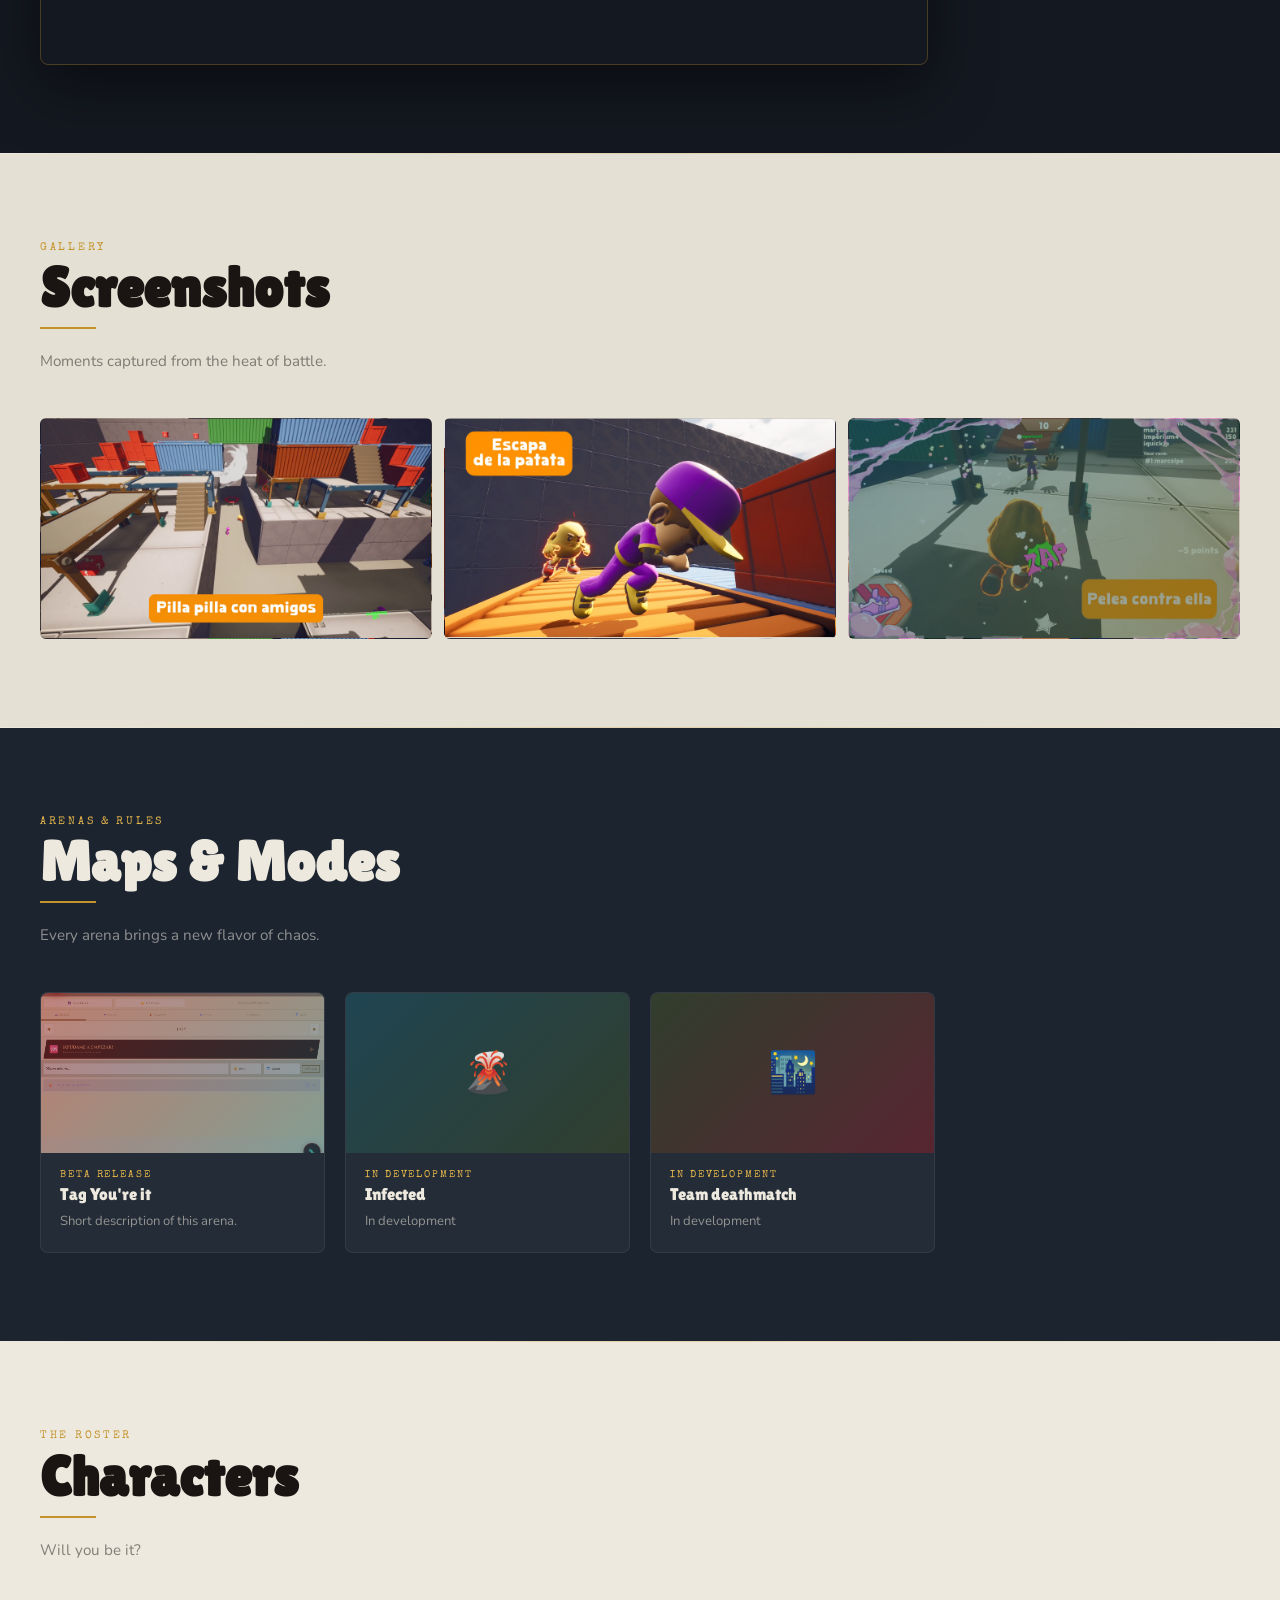
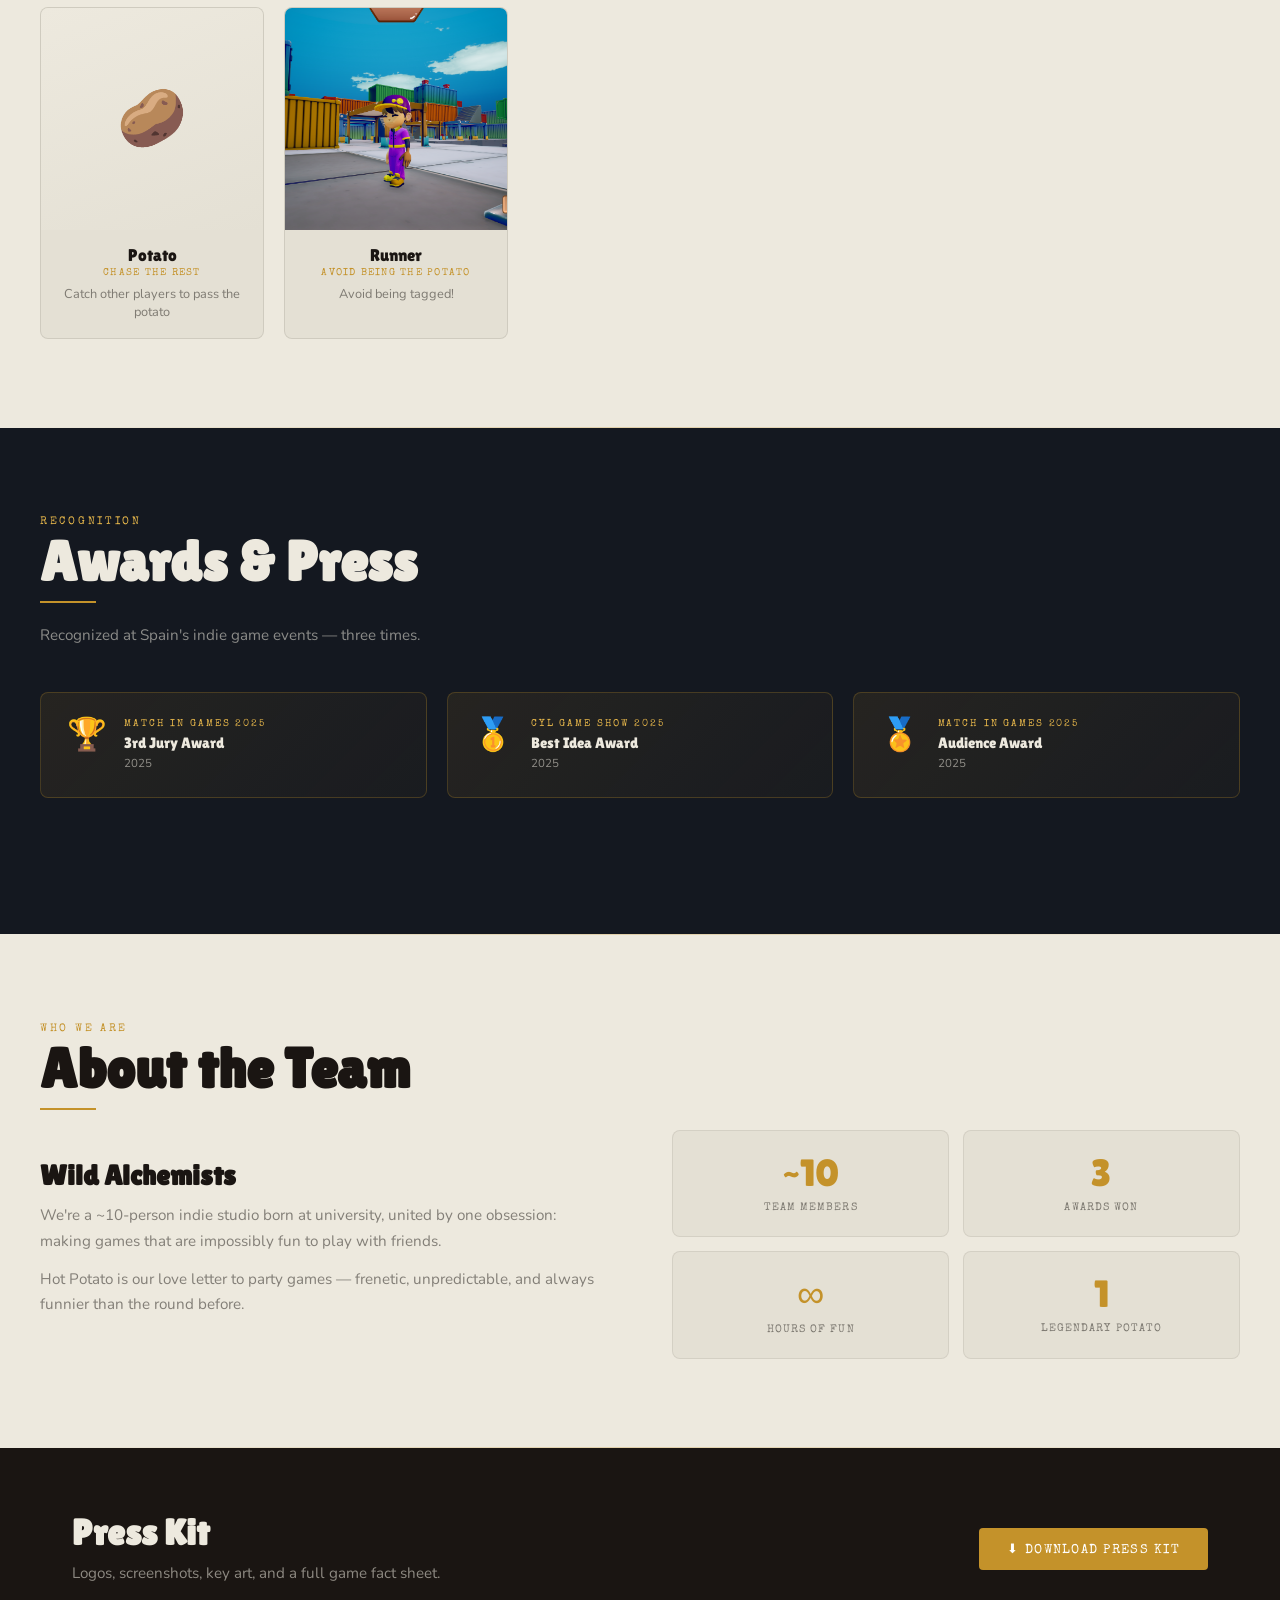
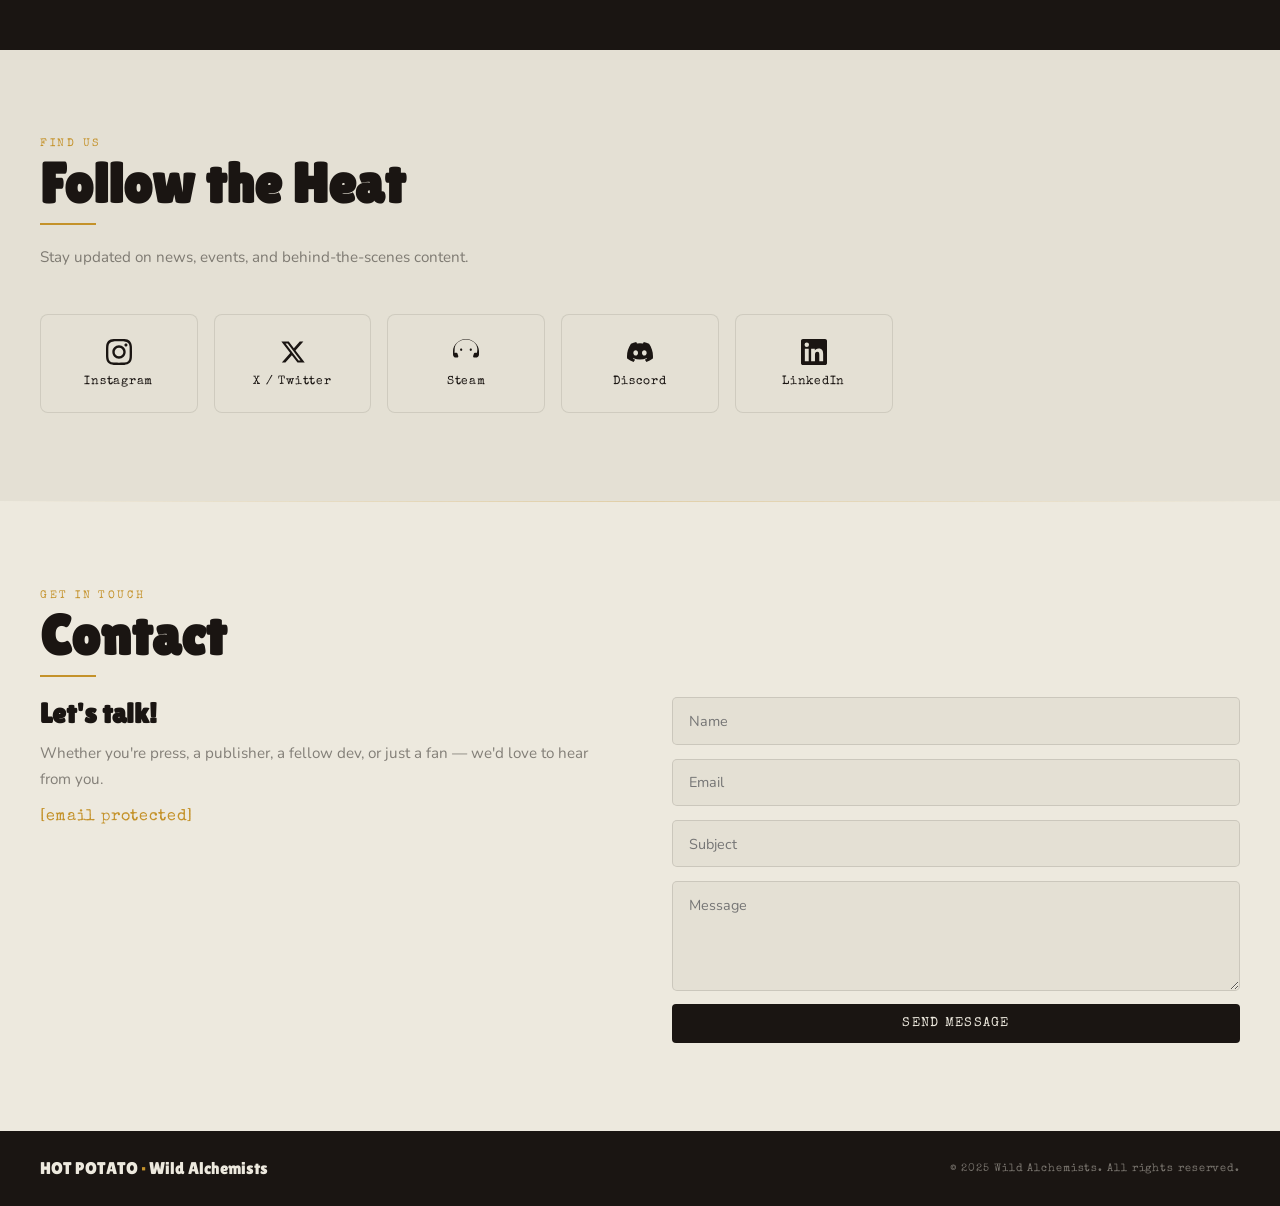
==== commit 7dd1b1fb: "cambio foto" ====
--- a/index.html
+++ b/index.html
@@ -1,10 +1,9 @@
 <!DOCTYPE html>
-<html lang="en">
-<head>
+<html lang="en" data-lt-installed="true"><head>
   <meta charset="UTF-8">
   <meta name="viewport" content="width=device-width, initial-scale=1.0">
   <title>Hot Potato — Party Brawler</title>
-  <link href="https://fonts.googleapis.com/css2?family=Lilita+One&family=Special+Elite&family=Nunito:ital,wght@0,400;0,600;0,800;1,400&display=swap" rel="stylesheet">
+  <link href="https://fonts.googleapis.com/css2?family=Lilita+One&amp;family=Special+Elite&amp;family=Nunito:ital,wght@0,400;0,600;0,800;1,400&amp;display=swap" rel="stylesheet">
   <style>
     :root{
       --cream:#EDE9DE;--cream2:#E4E0D4;--ink:#1A1512;
@@ -202,6 +201,8 @@
     .edit-btn-exit:hover{background:rgba(237,233,222,.15);color:var(--cream);}
     .edit-btn-clear{background:rgba(139,31,42,.2);color:#ff9999;border:1px solid rgba(139,31,42,.4);}
     .edit-btn-clear:hover{background:rgba(139,31,42,.4);}
+    .edit-btn-export{background:rgba(27,94,110,.55);color:#7dd6e8;border:1px solid rgba(27,94,110,.7);}
+    .edit-btn-export:hover{background:rgba(27,94,110,.85);color:white;}
 
     /* Toast */
     #edit-toast{position:fixed;top:5.5rem;left:50%;transform:translateX(-50%);z-index:600;background:var(--ink);border:1px solid var(--gold);color:var(--gold);font-family:'Special Elite',sans-serif;font-size:.72rem;letter-spacing:.12em;text-transform:uppercase;padding:.5rem 1.25rem;border-radius:4px;opacity:0;transition:opacity .3s;pointer-events:none;white-space:nowrap;}
@@ -260,20 +261,25 @@
     }
   </style>
 </head>
-<body>
-
-<div id="edit-bar">
+<body class="">
+
+<!-- EDIT MODE UI -->
+<div id="edit-bar" style="display: none; position: fixed; bottom: 0px; left: 0px; right: 0px; z-index: 500; background: var(--ink); border-top: 2px solid var(--gold); padding: 0.75rem 2rem; flex-wrap: wrap; gap: 0.75rem;">
   <div class="edit-bar-left">
     <div class="edit-badge">✏ Edit Mode</div>
-    <div class="edit-hint">Text: click to edit · Images: click area to upload · Links: click to set URL · Cards: ✕ to delete · + to add new</div>
+    <div class="edit-hint">Text: click · Images: click area · Links: click · ✕: delete · +: add new</div>
   </div>
   <div class="edit-bar-right">
     <button class="edit-btn edit-btn-clear" onclick="clearAll()">Reset all</button>
+    <button class="edit-btn edit-btn-export" onclick="exportHTML()">⬇ Export HTML</button>
     <button class="edit-btn edit-btn-save" onclick="saveAll()">Save</button>
     <button class="edit-btn edit-btn-exit" onclick="deactivateEdit()">Exit</button>
   </div>
 </div>
-<div id="edit-toast"></div>
+<div id="edit-toast" style="opacity: 1;">Exporting...</div>
+
+
+
 
 <nav>
   <a href="#hero" class="nav-logo">
@@ -300,10 +306,10 @@
     <div class="hero-eyebrow" data-ekey="hero-eyebrow" data-en="🎮 Chaotic Multiplayer Party Brawler" data-es="🎮 Party Brawler Multijugador Caótico">🎮 Chaotic Multiplayer Party Brawler</div>
     <div class="hero-title-wrap">
       <h1 class="hero-title" id="secret-title">HOT<br>POTATO</h1>
-      <div id="title-click-hint"></div>
+      <div id="title-click-hint" style="color: rgba(196, 146, 42, 0);"></div>
     </div>
     <div class="gold-bar"></div>
-    <p class="hero-tagline" data-ekey="hero-tagline" data-en='A chaotic multiplayer party brawl to avoid being "it" at the end of the match.' data-es='Un party brawler multijugador caótico donde debes evitar ser el último en sostener la patata.'>A chaotic multiplayer party brawl to avoid being "it" at the end of the match.</p>
+    <p class="hero-tagline" data-ekey="hero-tagline" data-en="A chaotic multiplayer party brawl to avoid being &quot;it&quot; at the end of the match." data-es="Un party brawler multijugador caótico donde debes evitar ser el último en sostener la patata.">A chaotic multiplayer party brawl to avoid being "it" at the end of the match.</p>
     <div class="hero-ctas">
       <a href="https://store.steampowered.com" class="btn-primary" data-en="▶ Wishlist on Steam" data-es="▶ Añadir a Steam" data-ukey="url-steam-wishlist">▶ Wishlist on Steam</a>
       <a href="#gameplay" class="btn-outline" data-en="Watch Trailer" data-es="Ver Tráiler">Watch Trailer</a>
@@ -314,11 +320,11 @@
       <div class="award-laurel"><div class="laurel-icon">🏅</div><div class="laurel-text" data-ekey="laurel-3" data-en="Audience Award" data-es="Premio del Público">Audience Award</div><div class="laurel-event">Match in Games 2025</div></div>
     </div>
   </div>
-  <div class="hero-right" id="hero-art" data-ikey="hero-art">
+  <div class="hero-right has-image" id="hero-art" data-ikey="hero-art" style="background-image: url(&quot;[data-uri]